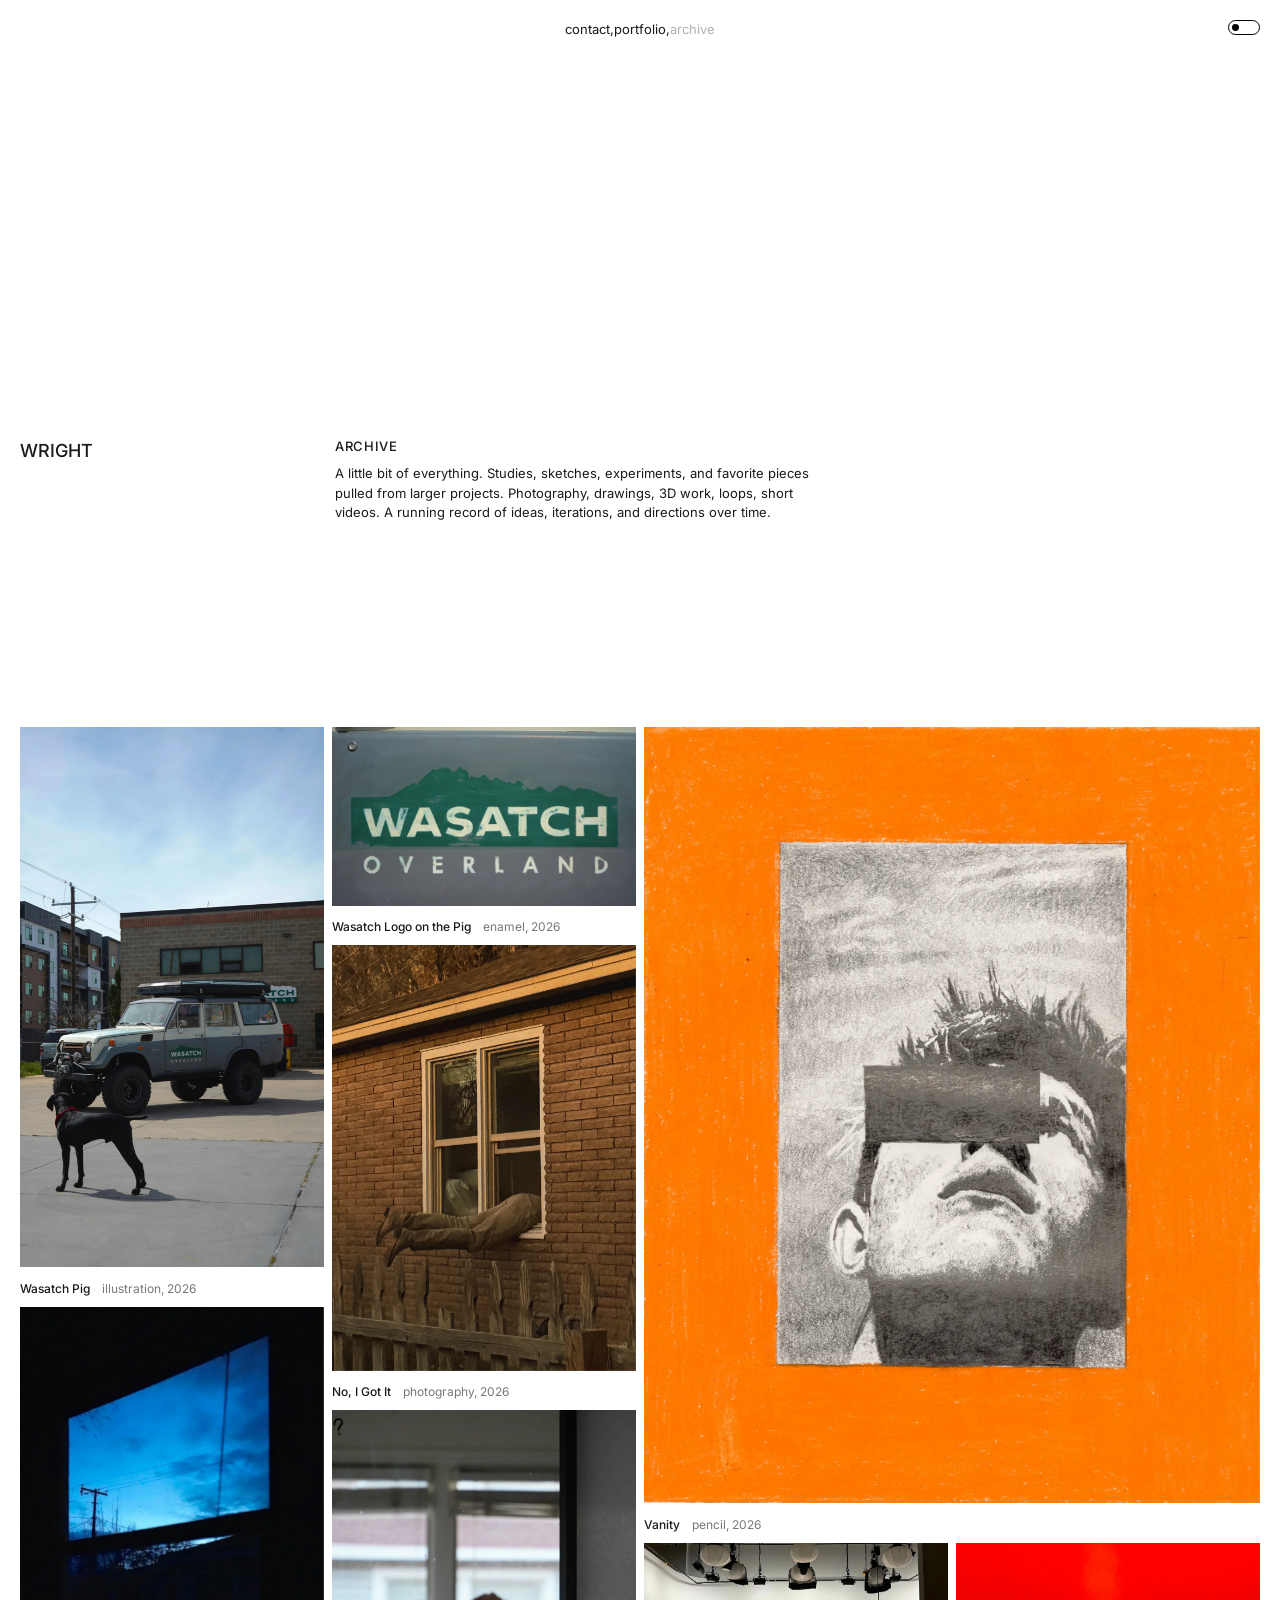
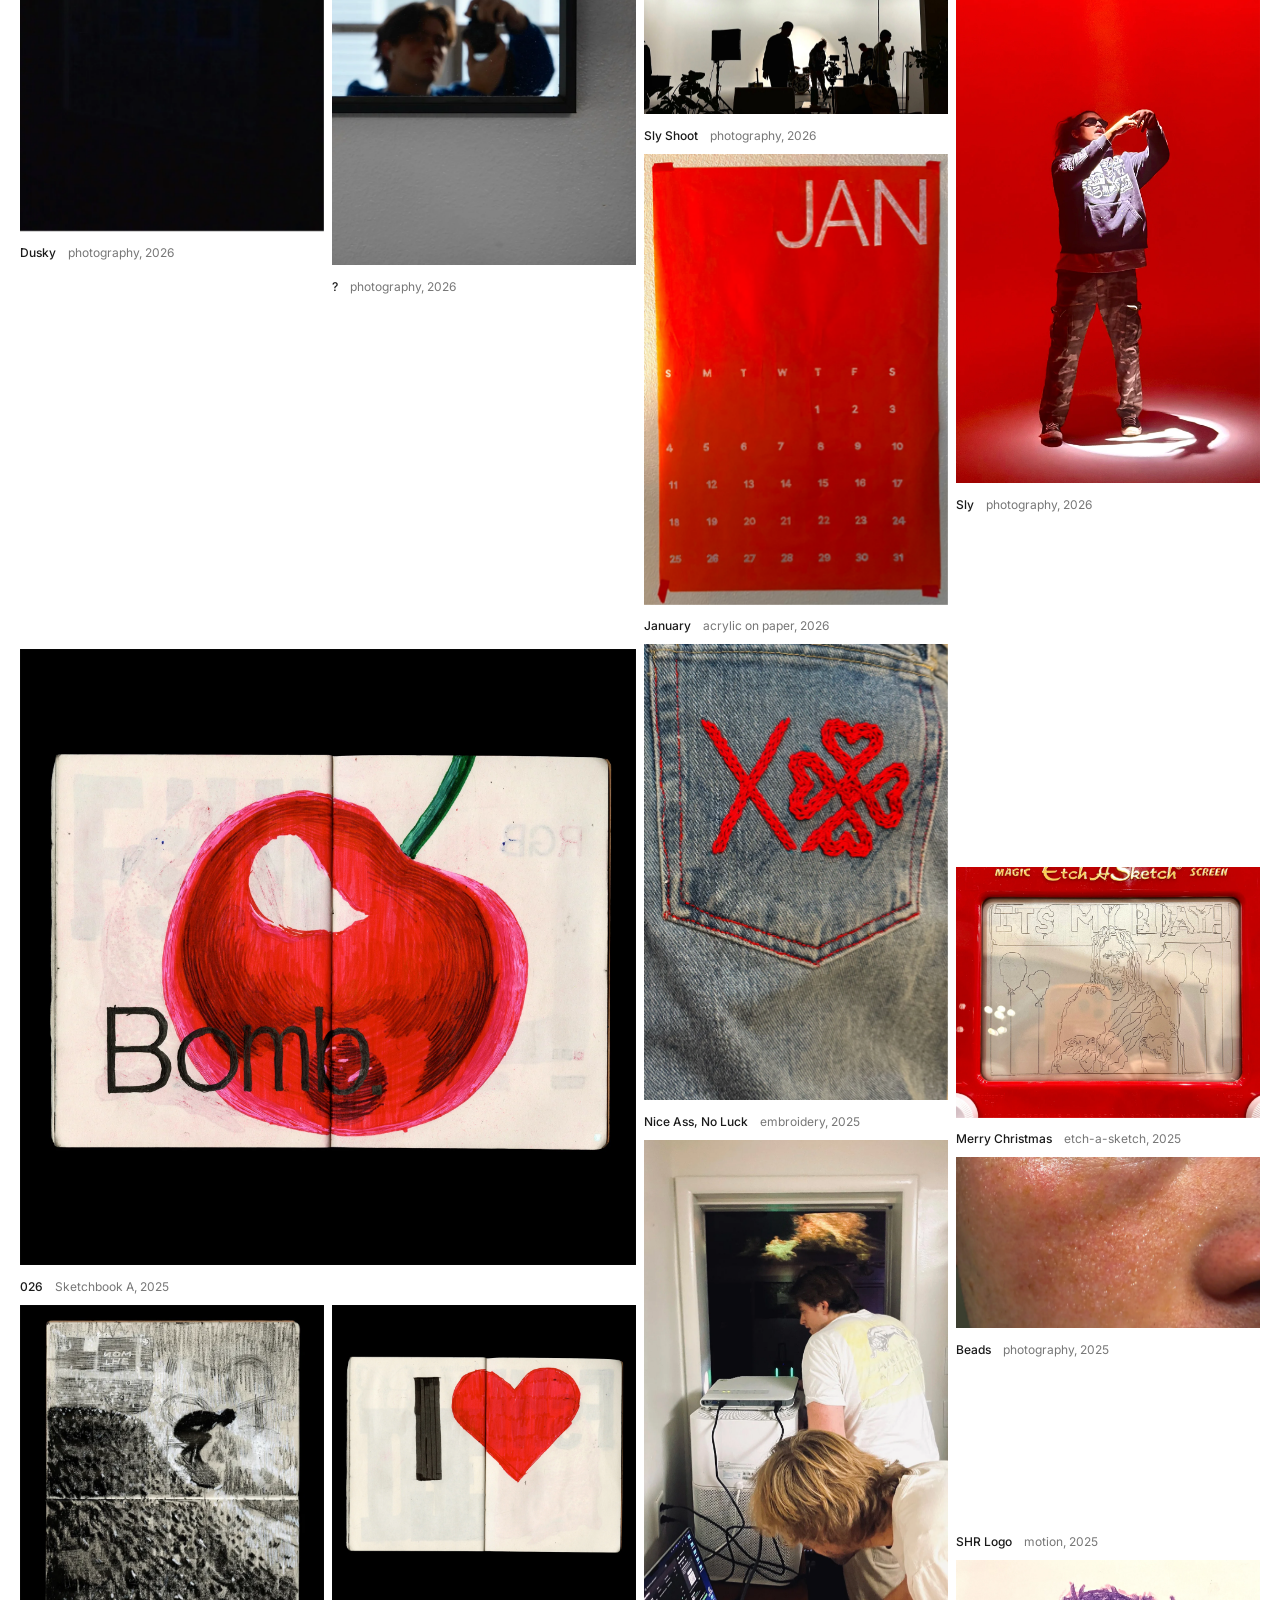
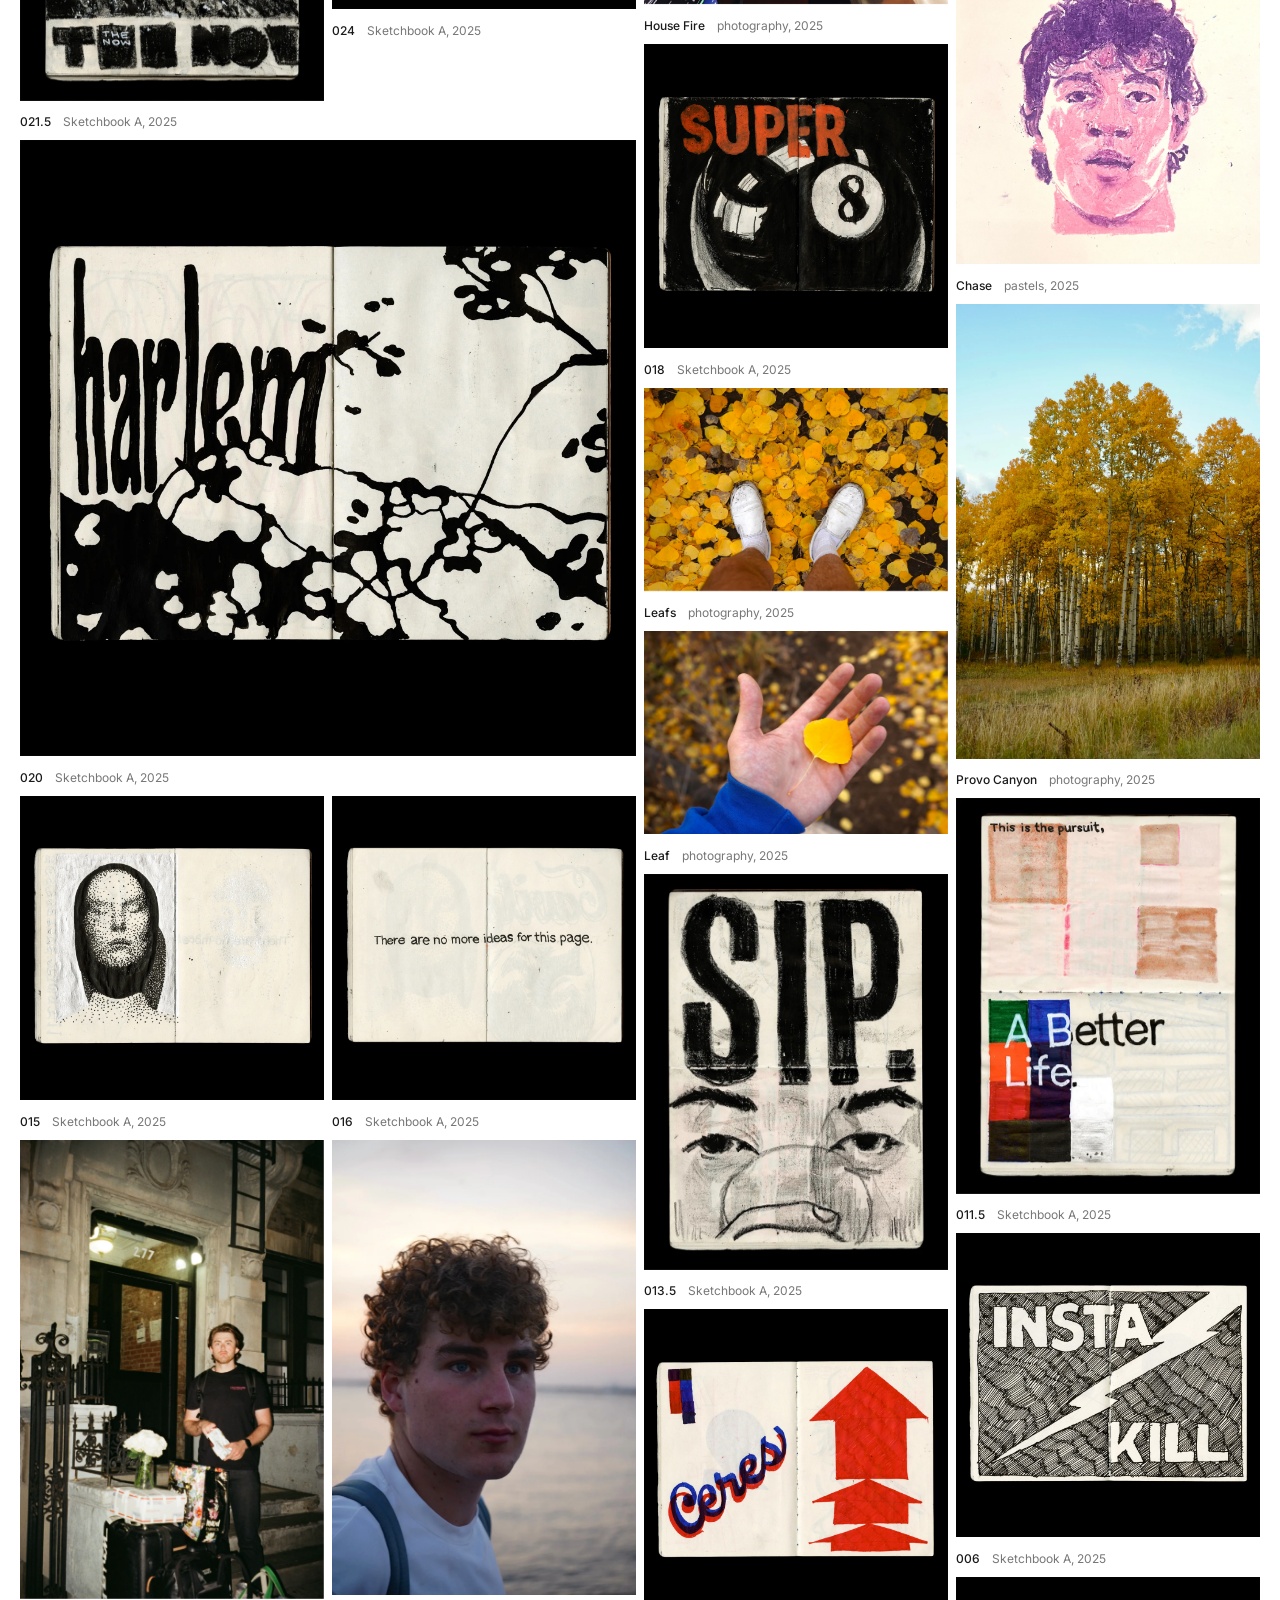
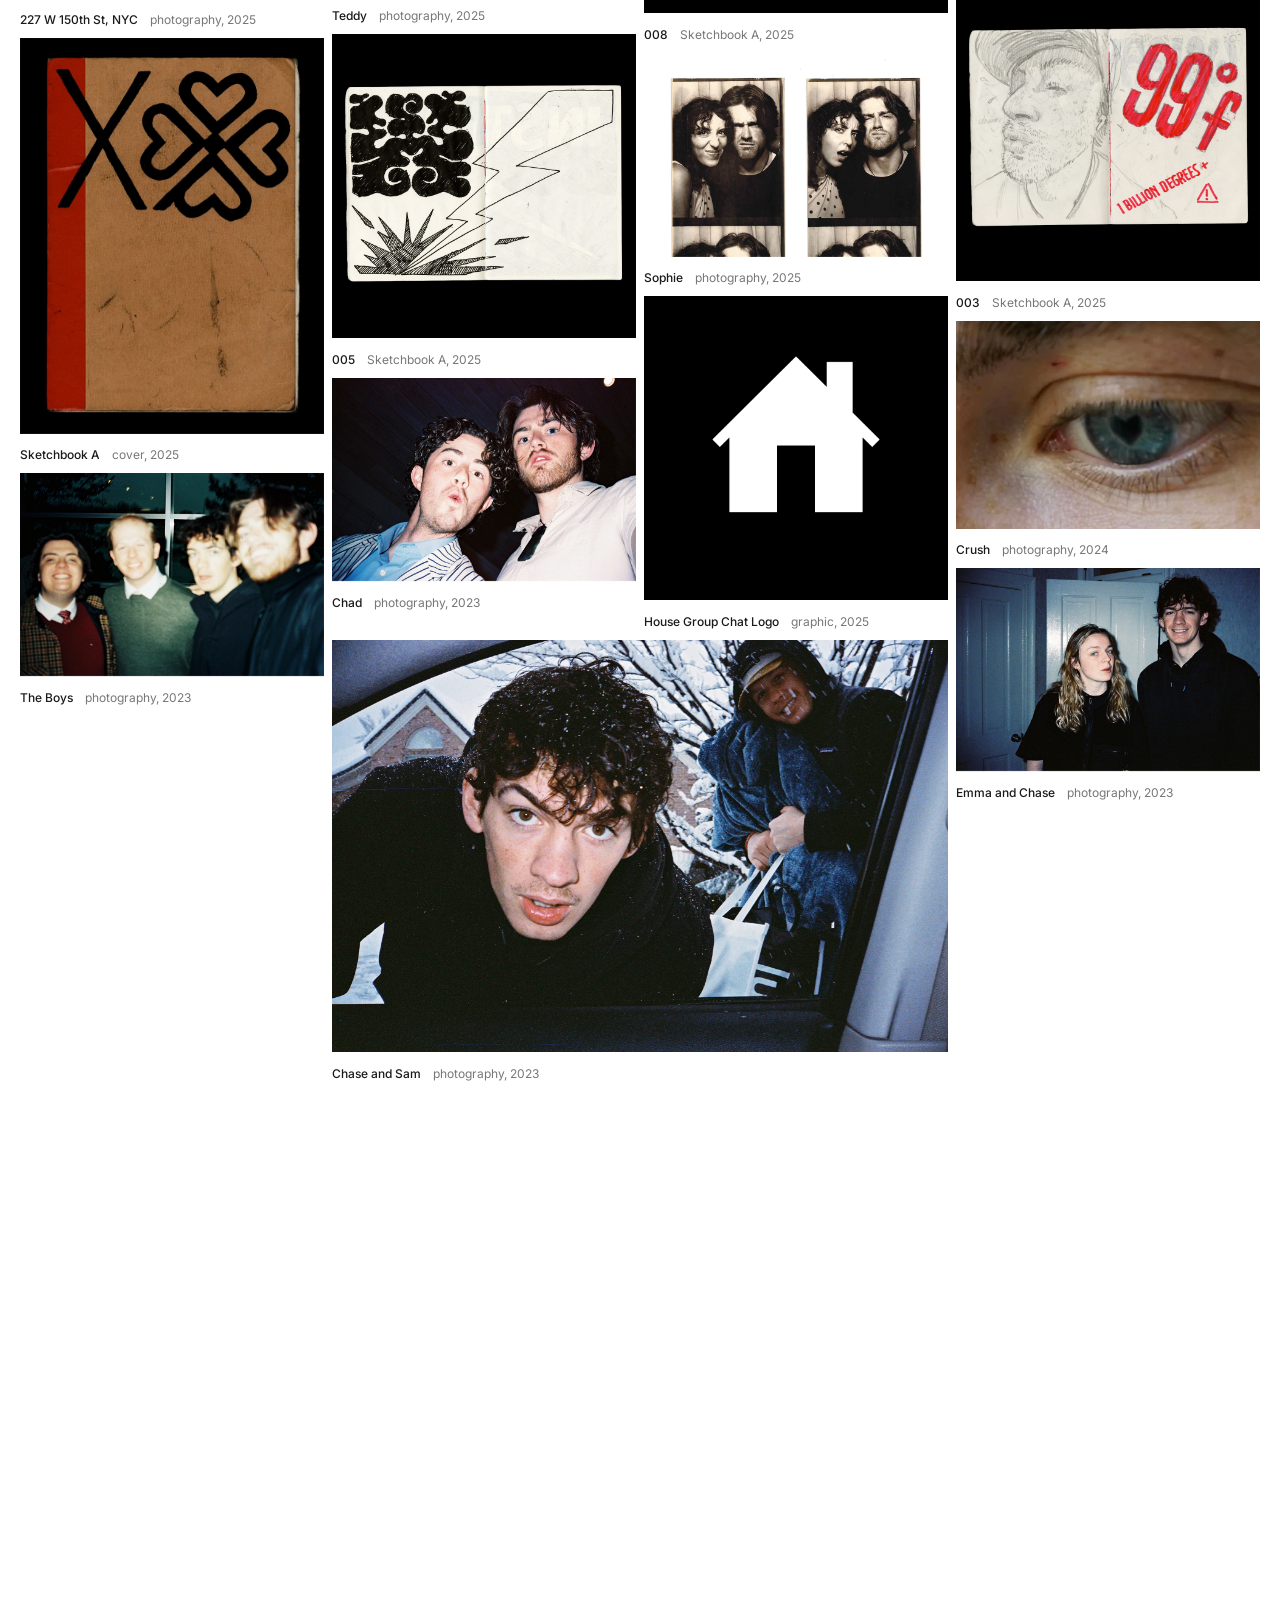
==== archive.html @ d13c8491 "Add logo animation to SHR and archive, fix Vimeo embed, archive video masonry support" ====
<!DOCTYPE html>
<html lang="en">

<head>
    <meta charset="UTF-8">
    <meta name="viewport" content="width=device-width, initial-scale=1.0">
    <title>WRIGHT - Archive</title>
    <link rel="stylesheet" href="style.css?v=3">
</head>

<body class="archive-body">
    <header class="top-nav">
        <div class="nav-left">
        </div>
        <nav class="nav-center">
            <a href="contact.html">contact</a>, <a href="index.html">portfolio</a>, <a href="archive.html"
                class="current-page">archive</a>
        </nav>
        <div class="nav-right">
            <button id="theme-toggle" class="theme-toggle" aria-label="Toggle Theme">
                <span class="theme-toggle-circle"></span>
            </button>
        </div>
    </header>

    <main class="container archive-container">
        <!-- Sticky Sidebar for Brand Name -->
        <aside class="sidebar">
            <div class="sidebar-inner">
                <h1 class="brand-name"><a href="index.html" style="text-decoration:none; color:inherit;">WRIGHT</a></h1>
            </div>
        </aside>

        <!-- Archive Intro Text -->
        <section class="archive-intro">
            <h2 class="archive-title">archive</h2>
            <p class="archive-description">
                A little bit of everything. Studies, sketches, experiments, and favorite pieces pulled from larger projects. Photography, drawings, 3D work, loops, short videos. A running record of ideas, iterations, and directions over time.
            </p>
        </section>

        <!-- Full Bleed Grid Container -->
        <div class="archive-grid-wrapper">
            <section class="archive-grid">

                <!-- Mar 2026 -->
                <div class="archive-item">
                    <picture>
                        <source srcset="Archive/Images/20260327_WRIGHT_P_WasatchPig.webp" type="image/webp">
                        <img src="Archive/Images/20260327_WRIGHT_P_WasatchPig.jpg" alt="Wasatch Pig" width="1080" height="1920">
                    </picture>
                    <div class="archive-item-info">
                        <span class="project-name">Wasatch Pig</span>
                        <span class="project-category">illustration, 2026</span>
                    </div>
                </div>
                <div class="archive-item">
                    <picture>
                        <source srcset="Archive/Images/20260327_WRIGHT_P_WasatchLogoOnThePig_%28Enamel%29.webp" type="image/webp">
                        <img src="Archive/Images/20260327_WRIGHT_P_WasatchLogoOnThePig_%28Enamel%29.jpg" alt="Wasatch Logo on the Pig" width="1809" height="1064">
                    </picture>
                    <div class="archive-item-info">
                        <span class="project-name">Wasatch Logo on the Pig</span>
                        <span class="project-category">enamel, 2026</span>
                    </div>
                </div>
                <div class="archive-item span-two">
                    <picture>
                        <source srcset="Archive/Images/20260320_WRIGHT_P_Vanity.webp" type="image/webp">
                        <img src="Archive/Images/20260320_WRIGHT_P_Vanity.jpg" alt="Vanity" width="1587" height="2000">
                    </picture>
                    <div class="archive-item-info">
                        <span class="project-name">Vanity</span>
                        <span class="project-category">pencil, 2026</span>
                    </div>
                </div>
                <div class="archive-item">
                    <picture>
                        <source srcset="Archive/Images/20260312_WRIGHT_P_NoIGotIt.webp" type="image/webp">
                        <img src="Archive/Images/20260312_WRIGHT_P_NoIGotIt.jpg" alt="No, I Got It" width="1063" height="1488">
                    </picture>
                    <div class="archive-item-info">
                        <span class="project-name">No, I Got It</span>
                        <span class="project-category">photography, 2026</span>
                    </div>
                </div>

                <!-- Feb 2026 -->
                <div class="archive-item">
                    <picture>
                        <source srcset="Archive/Images/20260216_WRIGHT_P_Dusky.webp" type="image/webp">
                        <img src="Archive/Images/20260216_WRIGHT_P_Dusky.jpg" alt="Dusky" width="809" height="1395">
                    </picture>
                    <div class="archive-item-info">
                        <span class="project-name">Dusky</span>
                        <span class="project-category">photography, 2026</span>
                    </div>
                </div>
                <div class="archive-item">
                    <picture>
                        <source srcset="Archive/Images/20260216_WRIGHT_P_%3F.webp" type="image/webp">
                        <img src="Archive/Images/20260216_WRIGHT_P_%3F.jpg" alt="?" width="1002" height="1500">
                    </picture>
                    <div class="archive-item-info">
                        <span class="project-name">?</span>
                        <span class="project-category">photography, 2026</span>
                    </div>
                </div>

                <!-- Jan 2026 -->
                <div class="archive-item">
                    <picture>
                        <source srcset="Archive/Images/20260125_WRIGHT_P_SlyShoot.webp" type="image/webp">
                        <img src="Archive/Images/20260125_WRIGHT_P_SlyShoot.jpg" alt="Sly Shoot" width="2000" height="1125">
                    </picture>
                    <div class="archive-item-info">
                        <span class="project-name">Sly Shoot</span>
                        <span class="project-category">photography, 2026</span>
                    </div>
                </div>
                <div class="archive-item">
                    <picture>
                        <source srcset="Archive/Images/20260125_WRIGHT_P_Sly.webp" type="image/webp">
                        <img src="Archive/Images/20260125_WRIGHT_P_Sly.jpg" alt="Sly" width="1125" height="2000">
                    </picture>
                    <div class="archive-item-info">
                        <span class="project-name">Sly</span>
                        <span class="project-category">photography, 2026</span>
                    </div>
                </div>
                <div class="archive-item">
                    <picture>
                        <source srcset="Archive/Images/20260111_WRIGHT_P_January_%28AcrylicOnPaper%29.webp" type="image/webp">
                        <img src="Archive/Images/20260111_WRIGHT_P_January_%28AcrylicOnPaper%29.jpg" alt="January" width="1349" height="2000">
                    </picture>
                    <div class="archive-item-info">
                        <span class="project-name">January</span>
                        <span class="project-category">acrylic on paper, 2026</span>
                    </div>
                </div>
                <div class="archive-item">
                    <picture>
                        <source srcset="Archive/Images/20260105_WRIGHT_P_OldScreenPrints_1.webp" type="image/webp">
                        <img src="Archive/Images/20260105_WRIGHT_P_OldScreenPrints_1.jpg" alt="Old Screen Prints 1" width="2000" height="1600">
                    </picture>
                    <div class="archive-item-info">
                        <span class="project-name">Old Screen Prints 1</span>
                        <span class="project-category">screen print, 2026</span>
                    </div>
                </div>
                <div class="archive-item">
                    <picture>
                        <source srcset="Archive/Images/20260105_WRIGHT_P_OldScreenPrints_2.webp" type="image/webp">
                        <img src="Archive/Images/20260105_WRIGHT_P_OldScreenPrints_2.jpg" alt="Old Screen Prints 2" width="2000" height="2000">
                    </picture>
                    <div class="archive-item-info">
                        <span class="project-name">Old Screen Prints 2</span>
                        <span class="project-category">screen print, 2026</span>
                    </div>
                </div>
                <div class="archive-item">
                    <picture>
                        <source srcset="Archive/Images/20260105_WRIGHT_P_OldScreenPrints_3.webp" type="image/webp">
                        <img src="Archive/Images/20260105_WRIGHT_P_OldScreenPrints_3.jpg" alt="Old Screen Prints 3" width="2000" height="2000">
                    </picture>
                    <div class="archive-item-info">
                        <span class="project-name">Old Screen Prints 3</span>
                        <span class="project-category">screen print, 2026</span>
                    </div>
                </div>
                <!-- Sketchbook A — 026 (~Jan 2026) -->
                <div class="archive-item span-two">
                    <picture>
                        <source srcset="Archive/Images/Sketchbook%20A/2025_WRIGHT_P_SB_A_026.webp" type="image/webp">
                        <img src="Archive/Images/Sketchbook%20A/2025_WRIGHT_P_SB_A_026.jpg" alt="Sketchbook A — 026" width="2000" height="2000">
                    </picture>
                    <div class="archive-item-info">
                        <span class="project-name">026</span>
                        <span class="project-category">Sketchbook A, 2025</span>
                    </div>
                </div>

                <!-- Dec 2025 -->
                <div class="archive-item">
                    <picture>
                        <source srcset="Archive/Images/20251231_WRIGHT_P_%22NiceAss%22_NoLuck%28Embroidery%29.webp" type="image/webp">
                        <img src="Archive/Images/20251231_WRIGHT_P_%22NiceAss%22_NoLuck%28Embroidery%29.jpg" alt="Nice Ass, No Luck" width="1333" height="2000">
                    </picture>
                    <div class="archive-item-info">
                        <span class="project-name">Nice Ass, No Luck</span>
                        <span class="project-category">embroidery, 2025</span>
                    </div>
                </div>
                <div class="archive-item">
                    <picture>
                        <source srcset="Archive/Images/20251231_WRIGHT_P_MerryChristmas%28Etch-A-Sketch%29.webp" type="image/webp">
                        <img src="Archive/Images/20251231_WRIGHT_P_MerryChristmas%28Etch-A-Sketch%29.jpg" alt="Merry Christmas" width="2000" height="1649">
                    </picture>
                    <div class="archive-item-info">
                        <span class="project-name">Merry Christmas</span>
                        <span class="project-category">etch-a-sketch, 2025</span>
                    </div>
                </div>
                <div class="archive-item">
                    <picture>
                        <source srcset="Archive/Images/20251217_WRIGHT_P_HouseFire.webp" type="image/webp">
                        <img src="Archive/Images/20251217_WRIGHT_P_HouseFire.jpg" alt="House Fire" width="1103" height="1685">
                    </picture>
                    <div class="archive-item-info">
                        <span class="project-name">House Fire</span>
                        <span class="project-category">photography, 2025</span>
                    </div>
                </div>
                <div class="archive-item">
                    <picture>
                        <source srcset="Archive/Images/20251212_WRIGHT_P_Beads.webp" type="image/webp">
                        <img src="Archive/Images/20251212_WRIGHT_P_Beads.jpg" alt="Beads" width="2000" height="1125">
                    </picture>
                    <div class="archive-item-info">
                        <span class="project-name">Beads</span>
                        <span class="project-category">photography, 2025</span>
                    </div>
                </div>
                <!-- Sketchbook A — 021.5, 024 (~Dec 2025) -->
                <div class="archive-item">
                    <picture>
                        <source srcset="Archive/Images/Sketchbook%20A/2025_WRIGHT_P_SB_A_021@0.5x.webp" type="image/webp">
                        <img src="Archive/Images/Sketchbook%20A/2025_WRIGHT_P_SB_A_021@0.5x.jpg" alt="Sketchbook A — 021.5" width="768" height="1000">
                    </picture>
                    <div class="archive-item-info">
                        <span class="project-name">021.5</span>
                        <span class="project-category">Sketchbook A, 2025</span>
                    </div>
                </div>
                <div class="archive-item">
                    <picture>
                        <source srcset="Archive/Images/Sketchbook%20A/2025_WRIGHT_P_SB_A_024.webp" type="image/webp">
                        <img src="Archive/Images/Sketchbook%20A/2025_WRIGHT_P_SB_A_024.jpg" alt="Sketchbook A — 024" width="2000" height="2000">
                    </picture>
                    <div class="archive-item-info">
                        <span class="project-name">024</span>
                        <span class="project-category">Sketchbook A, 2025</span>
                    </div>
                </div>

                <!-- Dec 4, 2025 — SHR Logo Animation -->
                <div class="archive-item">
                    <video src="Archive/Video/20251204_440_SHR_LogoAnim.mp4"
                        autoplay loop muted playsinline
                        width="1080" height="1080"></video>
                    <div class="archive-item-info">
                        <span class="project-name">SHR Logo</span>
                        <span class="project-category">motion, 2025</span>
                    </div>
                </div>

                <!-- Nov 2025 -->
                <div class="archive-item">
                    <picture>
                        <source srcset="Archive/Images/20251130_WRIGHT_P_Chase.webp" type="image/webp">
                        <img src="Archive/Images/20251130_WRIGHT_P_Chase.jpg" alt="Chase" width="2000" height="2000">
                    </picture>
                    <div class="archive-item-info">
                        <span class="project-name">Chase</span>
                        <span class="project-category">pastels, 2025</span>
                    </div>
                </div>
                <!-- Sketchbook A — 018, 020 (~Nov 2025) -->
                <div class="archive-item">
                    <picture>
                        <source srcset="Archive/Images/Sketchbook%20A/2025_WRIGHT_P_SB_A_018.webp" type="image/webp">
                        <img src="Archive/Images/Sketchbook%20A/2025_WRIGHT_P_SB_A_018.jpg" alt="Sketchbook A — 018" width="2000" height="2000">
                    </picture>
                    <div class="archive-item-info">
                        <span class="project-name">018</span>
                        <span class="project-category">Sketchbook A, 2025</span>
                    </div>
                </div>
                <div class="archive-item span-two">
                    <picture>
                        <source srcset="Archive/Images/Sketchbook%20A/2025_WRIGHT_P_SB_A_020.webp" type="image/webp">
                        <img src="Archive/Images/Sketchbook%20A/2025_WRIGHT_P_SB_A_020.jpg" alt="Sketchbook A — 020" width="2000" height="2000">
                    </picture>
                    <div class="archive-item-info">
                        <span class="project-name">020</span>
                        <span class="project-category">Sketchbook A, 2025</span>
                    </div>
                </div>

                <!-- Oct 2025 -->
                <div class="archive-item">
                    <picture>
                        <source srcset="Archive/Images/20251010_WRIGHT_P_ProvoCanyon.webp" type="image/webp">
                        <img src="Archive/Images/20251010_WRIGHT_P_ProvoCanyon.jpg" alt="Provo Canyon" width="1080" height="1616">
                    </picture>
                    <div class="archive-item-info">
                        <span class="project-name">Provo Canyon</span>
                        <span class="project-category">photography, 2025</span>
                    </div>
                </div>
                <div class="archive-item">
                    <picture>
                        <source srcset="Archive/Images/20251003_WRIGHT_P_Leafs.webp" type="image/webp">
                        <img src="Archive/Images/20251003_WRIGHT_P_Leafs.jpg" alt="Leafs" width="1500" height="1003">
                    </picture>
                    <div class="archive-item-info">
                        <span class="project-name">Leafs</span>
                        <span class="project-category">photography, 2025</span>
                    </div>
                </div>
                <div class="archive-item">
                    <picture>
                        <source srcset="Archive/Images/20251003_WRIGHT_P_Leaf.webp" type="image/webp">
                        <img src="Archive/Images/20251003_WRIGHT_P_Leaf.jpg" alt="Leaf" width="1616" height="1080">
                    </picture>
                    <div class="archive-item-info">
                        <span class="project-name">Leaf</span>
                        <span class="project-category">photography, 2025</span>
                    </div>
                </div>
                <!-- Sketchbook A — 015, 016 (~Oct 2025) -->
                <div class="archive-item">
                    <picture>
                        <source srcset="Archive/Images/Sketchbook%20A/2025_WRIGHT_P_SB_A_015.webp" type="image/webp">
                        <img src="Archive/Images/Sketchbook%20A/2025_WRIGHT_P_SB_A_015.jpg" alt="Sketchbook A — 015" width="2000" height="2000">
                    </picture>
                    <div class="archive-item-info">
                        <span class="project-name">015</span>
                        <span class="project-category">Sketchbook A, 2025</span>
                    </div>
                </div>
                <div class="archive-item">
                    <picture>
                        <source srcset="Archive/Images/Sketchbook%20A/2025_WRIGHT_P_SB_A_016.webp" type="image/webp">
                        <img src="Archive/Images/Sketchbook%20A/2025_WRIGHT_P_SB_A_016.jpg" alt="Sketchbook A — 016" width="2000" height="2000">
                    </picture>
                    <div class="archive-item-info">
                        <span class="project-name">016</span>
                        <span class="project-category">Sketchbook A, 2025</span>
                    </div>
                </div>

                <!-- Sep 2025 — Sketchbook A 011.5, 013.5 -->
                <div class="archive-item">
                    <picture>
                        <source srcset="Archive/Images/Sketchbook%20A/2025_WRIGHT_P_SB_A_011.5@0.5x.webp" type="image/webp">
                        <img src="Archive/Images/Sketchbook%20A/2025_WRIGHT_P_SB_A_011.5@0.5x.jpg" alt="Sketchbook A — 011.5" width="768" height="1000">
                    </picture>
                    <div class="archive-item-info">
                        <span class="project-name">011.5</span>
                        <span class="project-category">Sketchbook A, 2025</span>
                    </div>
                </div>
                <div class="archive-item">
                    <picture>
                        <source srcset="Archive/Images/Sketchbook%20A/2025_WRIGHT_P_SB_A_013.5@0.5x.webp" type="image/webp">
                        <img src="Archive/Images/Sketchbook%20A/2025_WRIGHT_P_SB_A_013.5@0.5x.jpg" alt="Sketchbook A — 013.5" width="768" height="1000">
                    </picture>
                    <div class="archive-item-info">
                        <span class="project-name">013.5</span>
                        <span class="project-category">Sketchbook A, 2025</span>
                    </div>
                </div>

                <!-- Aug 2025 -->
                <div class="archive-item">
                    <picture>
                        <source srcset="Archive/Images/20250823_WRIGHT_P_227W150thStNYC.webp" type="image/webp">
                        <img src="Archive/Images/20250823_WRIGHT_P_227W150thStNYC.jpg" alt="227 W 150th St, NYC" width="1326" height="2000">
                    </picture>
                    <div class="archive-item-info">
                        <span class="project-name">227 W 150th St, NYC</span>
                        <span class="project-category">photography, 2025</span>
                    </div>
                </div>
                <div class="archive-item">
                    <picture>
                        <source srcset="Archive/Images/20250810_WRIGHT_P_Teddy.webp" type="image/webp">
                        <img src="Archive/Images/20250810_WRIGHT_P_Teddy.jpg" alt="Teddy" width="1080" height="1616">
                    </picture>
                    <div class="archive-item-info">
                        <span class="project-name">Teddy</span>
                        <span class="project-category">photography, 2025</span>
                    </div>
                </div>
                <!-- Sketchbook A — 006, 008 (~Aug 2025) -->
                <div class="archive-item">
                    <picture>
                        <source srcset="Archive/Images/Sketchbook%20A/2025_WRIGHT_P_SB_A_006.webp" type="image/webp">
                        <img src="Archive/Images/Sketchbook%20A/2025_WRIGHT_P_SB_A_006.jpg" alt="Sketchbook A — 006" width="2000" height="2000">
                    </picture>
                    <div class="archive-item-info">
                        <span class="project-name">006</span>
                        <span class="project-category">Sketchbook A, 2025</span>
                    </div>
                </div>
                <div class="archive-item">
                    <picture>
                        <source srcset="Archive/Images/Sketchbook%20A/2025_WRIGHT_P_SB_A_008.webp" type="image/webp">
                        <img src="Archive/Images/Sketchbook%20A/2025_WRIGHT_P_SB_A_008.jpg" alt="Sketchbook A — 008" width="2000" height="2000">
                    </picture>
                    <div class="archive-item-info">
                        <span class="project-name">008</span>
                        <span class="project-category">Sketchbook A, 2025</span>
                    </div>
                </div>

                <!-- Jul 2025 — Sketchbook A 003, 005 -->
                <div class="archive-item">
                    <picture>
                        <source srcset="Archive/Images/Sketchbook%20A/2025_WRIGHT_P_SB_A_003.webp" type="image/webp">
                        <img src="Archive/Images/Sketchbook%20A/2025_WRIGHT_P_SB_A_003.jpg" alt="Sketchbook A — 003" width="2000" height="2000">
                    </picture>
                    <div class="archive-item-info">
                        <span class="project-name">003</span>
                        <span class="project-category">Sketchbook A, 2025</span>
                    </div>
                </div>
                <div class="archive-item">
                    <picture>
                        <source srcset="Archive/Images/Sketchbook%20A/2025_WRIGHT_P_SB_A_005.webp" type="image/webp">
                        <img src="Archive/Images/Sketchbook%20A/2025_WRIGHT_P_SB_A_005.jpg" alt="Sketchbook A — 005" width="2000" height="2000">
                    </picture>
                    <div class="archive-item-info">
                        <span class="project-name">005</span>
                        <span class="project-category">Sketchbook A, 2025</span>
                    </div>
                </div>

                <!-- Jun 2025 — Sketchbook A Cover -->
                <div class="archive-item">
                    <picture>
                        <source srcset="Archive/Images/Sketchbook%20A/2025_WRIGHT_P_SB_A_Cover@0.5x.webp" type="image/webp">
                        <img src="Archive/Images/Sketchbook%20A/2025_WRIGHT_P_SB_A_Cover@0.5x.jpg" alt="Sketchbook A — Cover" width="768" height="1000">
                    </picture>
                    <div class="archive-item-info">
                        <span class="project-name">Sketchbook A</span>
                        <span class="project-category">cover, 2025</span>
                    </div>
                </div>

                <!-- Apr 2025 -->
                <div class="archive-item">
                    <picture>
                        <source srcset="Archive/Images/20250412_WRIGHT_P_Sophie.webp" type="image/webp">
                        <img src="Archive/Images/20250412_WRIGHT_P_Sophie.jpg" alt="Sophie" width="2000" height="1339">
                    </picture>
                    <div class="archive-item-info">
                        <span class="project-name">Sophie</span>
                        <span class="project-category">photography, 2025</span>
                    </div>
                </div>
                <div class="archive-item">
                    <picture>
                        <source srcset="Archive/Images/202504_WRIGHT_P_HouseGroupChatLogo.webp" type="image/webp">
                        <img src="Archive/Images/202504_WRIGHT_P_HouseGroupChatLogo.jpg" alt="House Group Chat Logo" width="2000" height="2000">
                    </picture>
                    <div class="archive-item-info">
                        <span class="project-name">House Group Chat Logo</span>
                        <span class="project-category">graphic, 2025</span>
                    </div>
                </div>

                <!-- May 2024 -->
                <div class="archive-item">
                    <picture>
                        <source srcset="Archive/Images/20240523_WRIGHT_P_Crush.webp" type="image/webp">
                        <img src="Archive/Images/20240523_WRIGHT_P_Crush.jpg" alt="Crush" width="430" height="294">
                    </picture>
                    <div class="archive-item-info">
                        <span class="project-name">Crush</span>
                        <span class="project-category">photography, 2024</span>
                    </div>
                </div>

                <!-- 2023 -->
                <div class="archive-item">
                    <picture>
                        <source srcset="Archive/Images/20230613_WRIGHT_P_Chad.webp" type="image/webp">
                        <img src="Archive/Images/20230613_WRIGHT_P_Chad.jpg" alt="Chad" width="2000" height="1338">
                    </picture>
                    <div class="archive-item-info">
                        <span class="project-name">Chad</span>
                        <span class="project-category">photography, 2023</span>
                    </div>
                </div>
                <div class="archive-item">
                    <picture>
                        <source srcset="Archive/Images/20230225_WRIGHT_P_TheBoys.webp" type="image/webp">
                        <img src="Archive/Images/20230225_WRIGHT_P_TheBoys.jpg" alt="The Boys" width="2000" height="1338">
                    </picture>
                    <div class="archive-item-info">
                        <span class="project-name">The Boys</span>
                        <span class="project-category">photography, 2023</span>
                    </div>
                </div>
                <div class="archive-item">
                    <picture>
                        <source srcset="Archive/Images/20230225_WRIGHT_P_EmmaAndChase.webp" type="image/webp">
                        <img src="Archive/Images/20230225_WRIGHT_P_EmmaAndChase.jpg" alt="Emma and Chase" width="2000" height="1338">
                    </picture>
                    <div class="archive-item-info">
                        <span class="project-name">Emma and Chase</span>
                        <span class="project-category">photography, 2023</span>
                    </div>
                </div>
                <div class="archive-item span-two">
                    <picture>
                        <source srcset="Archive/Images/20230225_WRIGHT_P_ChaseAndSam.webp" type="image/webp">
                        <img src="Archive/Images/20230225_WRIGHT_P_ChaseAndSam.jpg" alt="Chase and Sam" width="2000" height="1338">
                    </picture>
                    <div class="archive-item-info">
                        <span class="project-name">Chase and Sam</span>
                        <span class="project-category">photography, 2023</span>
                    </div>
                </div>
                <div class="archive-item span-two">
                    <picture>
                        <source srcset="Archive/Images/20220304_WRIGHT_P_Juicy.webp" type="image/webp">
                        <img src="Archive/Images/20220304_WRIGHT_P_Juicy.jpg" alt="Juicy" width="2000" height="2000">
                    </picture>
                    <div class="archive-item-info">
                        <span class="project-name">Juicy</span>
                        <span class="project-category">graphic, 2022</span>
                    </div>
                </div>

            </section>
        </div>
    </main>

    <!-- Lightbox overlay -->
    <div id="lightbox" class="lightbox" role="dialog" aria-modal="true">
        <button class="lightbox-close" aria-label="Close">&times;</button>
        <button class="lightbox-prev" aria-label="Previous image">&#8592;</button>
        <button class="lightbox-next" aria-label="Next image">&#8594;</button>
        <div class="lightbox-content">
            <img id="lightbox-img" src="" alt="">
            <p id="lightbox-caption" class="lightbox-caption"></p>
        </div>
    </div>

    <script src="script.js?v=9"></script>
</body>

</html>
---- style.css ----
@import url('https://fonts.googleapis.com/css2?family=Inter:wght@400;500;600&display=swap');

:root {
  /* Centralized Variables */
  /* Colors - Light Theme */
  --bg-color: #ffffff;
  --text-primary: #1a1a1a;
  --text-secondary: #777777;
  --text-disabled: #b0b0b0;
  --bg-header: rgba(255, 255, 255, 0.95);
  --border-color: #eaeaea;

  /* Typography */
  --font-family: 'Inter', system-ui, -apple-system, sans-serif;
  --font-size-xs: 0.75rem;
  --font-size-sm: 0.85rem;
  --font-size-base: 13px;
  /* Smaller base for elegant aesthetic matching the image */
  --font-size-md: 1.125rem;
  --font-size-lg: 1.2rem;

  /* Spacing */
  --space-xs: 0.25rem;
  --space-sm: 0.5rem;
  --space-md: 1rem;
  --space-lg: 2.5rem;
  --space-xl: 20px;
  /* Fixed padding for consistency */

  /* Layout */
  --max-width: 1600px;

  /* Transitions */
  --transition-fast: 0.2s cubic-bezier(0.4, 0, 0.2, 1);
  --transition-medium: 0.4s cubic-bezier(0.4, 0, 0.2, 1);
}

[data-theme="dark"] {
  --bg-color: #121212;
  --text-primary: #f2f2f2;
  --text-secondary: #aaaaaa;
  --text-disabled: #555555;
  --bg-header: rgba(18, 18, 18, 0.95);
  --border-color: #333333;
}

* {
  margin: 0;
  padding: 0;
  box-sizing: border-box;
}

body {
  background-color: var(--bg-color);
  color: var(--text-primary);
  font-family: var(--font-family);
  font-size: var(--font-size-base);
  line-height: 1.5;
  transition: opacity 0.5s ease-in-out, background-color var(--transition-medium), color var(--transition-medium);
  min-height: 100vh;
  opacity: 0;
  /* JS adds .page-loaded to fade in on first visit */
  -webkit-font-smoothing: antialiased;
}

body.page-loaded {
  opacity: 1;
}

body.page-transitioning {
  opacity: 0 !important;
}

/* Header Navigation */
header.top-nav {
  position: fixed;
  top: 0;
  left: 0;
  width: 100%;
  padding: var(--space-xl) var(--space-xl) 0 var(--space-xl);
  /* Nav spacing synced with main container grid */
  display: grid;
  grid-template-columns: repeat(4, 1fr);
  gap: var(--space-xl);
  z-index: 1000;
  background: linear-gradient(to bottom, var(--bg-color) 0%, rgba(255, 255, 255, 0) 100%);
  padding-bottom: 51px;
  pointer-events: none;
  font-size: var(--font-size-base);
  transition: background var(--transition-medium);
}

[data-theme="dark"] header.top-nav {
  background: linear-gradient(to bottom, var(--bg-color) 0%, rgba(18, 18, 18, 0) 100%);
}

.nav-left,
.nav-center,
.nav-right {
  pointer-events: auto;
  grid-row: 1;
}

.nav-left {
  /* Aligns +/- toggler with the start of column 2 (matching portfolio content) */
  grid-column: 2;
  justify-self: start;
}

.nav-center {
  position: fixed;
  top: var(--space-xl);
  left: 50vw;
  transform: translateX(-50%);
  display: flex;
  align-items: center;
  z-index: 1001;
  /* Ensure it's above other header elements */
}

.nav-right {
  grid-column: 4;
  justify-self: end;
}


.nav-left span {
  color: var(--text-secondary);
}

.nav-left a,
.nav-center a {
  text-decoration: none;
  color: var(--text-primary);
  transition: color var(--transition-fast);
  display: inline-block;
}

.nav-left a.active {
  text-decoration: underline;
}

/* +/- grid control disabled state — mirrors Josselin's opacity-20 */
.nav-left a.grid-control--disabled {
  opacity: 0.2;
  pointer-events: none;
  cursor: default;
}

.nav-center {
  display: flex;
  align-items: center;
}

.nav-center a.current-page {
  color: var(--text-disabled);
}

.nav-center a:hover {
  color: var(--text-secondary);
}

/* Theme Toggle Switch */
.theme-toggle {
  width: 31.734px;
  height: 14.76px;
  border-radius: 999px;
  border: 1pt solid #000;
  background: transparent;
  cursor: pointer;
  position: relative;
  transition: border-color var(--transition-medium);
  padding: 0;
  display: block;
  box-sizing: border-box;
}

[data-theme="dark"] .theme-toggle {
  border-color: #fff;
  background: transparent;
}

.theme-toggle-circle {
  position: absolute;
  top: 2.9284px;
  left: 2.9284px;
  height: calc(100% - 5.8568px);
  aspect-ratio: 1 / 1;
  border-radius: 50%;
  background: #000;
  transition: transform var(--transition-medium), background-color var(--transition-medium);
  transform: translateX(0);
}

[data-theme="dark"] .theme-toggle-circle {
  background: #fff;
  transform: translateX(16.974px);
}

/* =========================================
   Main Container — true 4-column grid

   Track map:
     col 1       →  WRIGHT (visually sparse — only the brand name lives here)
     cols 2–4   →  main content (portfolio / contact)

   repeat(4, 1fr) gives equal column widths and identical
   left/right outside margins from the padding.
   ========================================= */
.container {
  display: grid;
  grid-template-columns: repeat(4, 1fr);
  gap: var(--space-xl);
  padding: calc(var(--space-xl) * 2) var(--space-xl) var(--space-xl);
  max-width: none;
  margin: 0 auto;
}

/* ─── Sidebar — column 1 (far left, close to left margin) ─── */
.sidebar {
  grid-column: 1;
}

.sidebar-inner {
  /* Fixed at viewport vertical center so WRIGHT anchors to 50vh regardless of scroll */
  position: fixed;
  top: 50vh;
  left: var(--space-xl);
  transform: translateY(-50%);
  display: flex;
  align-items: center;
}

/* Show sidebar on contact page — WRIGHT is visible on both pages */


.brand-name {
  font-size: var(--font-size-md);
  font-weight: 500;
  color: var(--text-primary);
}

/* ← portfolio back link — JS sets left dynamically to the midpoint between
   the right edge of WRIGHT and the left edge of the content column. */
.project-back-link {
  position: fixed;
  top: 50vh;
  transform: translate(-50%, -50%);
  font-size: var(--font-size-base);
  color: var(--text-secondary);
  text-decoration: none;
  white-space: nowrap;
  transition: color var(--transition-fast);
  z-index: 1100;
}

.project-back-link:hover {
  color: var(--text-primary);
}

/* Hide when the sidebar collapses to top-left at mobile */
@media (max-width: 900px) {
  .project-back-link {
    display: none;
  }
}

/* ── SLC abbreviation: swap "Salt Lake City" → "SLC" just before overlap ── */
.city-abbr { display: none; }
@media (max-width: 530px) {
  .city-full { display: none; }
  .city-abbr { display: inline; }
}

/* ── Mobile Overlap Fix (600px) ── */
@media (max-width: 600px) {
  .contact-body .nav-left {
    display: none !important;
    /* Prevent overlap with centered menu at small sizes */
  }
}

/* ─── Portfolio — columns 2–4 ─── */
.portfolio {
  grid-column: 2 / 5;
  width: 100%;
  /* Push first project title to align with WRIGHT at 50vh.
     Subtracts the container's own top padding so the baseline lands exactly. */
  margin-top: calc(50vh - calc(var(--font-size-md) * 0.75) - calc(var(--space-xl) * 2));
}

/* =========================================
   Contact Page Specifics
   ========================================= */

.contact-body {
  /* Prevent scrolling if content fits perfectly inside the screen height */
  overflow-x: hidden;
  --text-primary: #ffffff;
  --text-secondary: rgba(255, 255, 255, 0.7);
  --text-disabled: rgba(255, 255, 255, 0.4);
  color: var(--text-primary);
  background-color: #f26624;
  /* Solid orange background */
}

.contact-body header.top-nav {
  background: linear-gradient(to bottom, #f26624 0%, rgba(242, 102, 36, 0) 100%);
}

.contact-body .nav-right {
  display: none;
  /* Keep theme toggle hidden on contact page as originally intended */
}

/* Contact page: clock starts in nav-left; on collapse it moves to center */
.contact-body .nav-left {
  transition: all var(--transition-fast);
}


/* Create the purple/blue tint seen in the mockup */
.contact-bg-overlay {
  position: absolute;
  top: 0;
  left: 0;
  width: 100%;
  height: 100%;
  background: rgba(85, 90, 135, 0.7);
  /* Hardcoded blueish tint from image */
  mix-blend-mode: multiply;
}

[data-theme="dark"] .contact-bg-overlay {
  background: rgba(30, 32, 50, 0.85);
  /* Darker tint for dark mode */
}

.contact-content {
  /* Sit in columns 2–4, matching the portfolio column span */
  grid-column: 2 / 5;
  width: 100%;
  display: grid;
  grid-template-columns: 2fr 1.5fr;
  gap: calc(var(--space-xl) * 1.5);
  margin-top: calc(50vh - calc(var(--font-size-md) * 0.75) - calc(var(--space-xl)*2));
  min-height: calc(50vh + calc(var(--font-size-md) * 0.75));
  padding-bottom: var(--space-xl);
  box-sizing: border-box;
}

.contact-bio {
  grid-column: 1;
  font-size: var(--font-size-base);
  line-height: 1.5;
  margin-bottom: var(--space-xl);
}

.contact-bio p {
  margin-bottom: var(--space-xl);
}

/* ── Character reveal animation (contact page) ──────────────────── */
/* Each character is wrapped in a .char-reveal span by JS on load.   */
/* Opacity starts at 0; JS sets it to 1 with staggered transition-   */
/* delay per character, creating a left-to-right "progress bar" fill. */
.char-reveal {
  display: inline-block;
  opacity: 0;
  transition: opacity 0.08s ease;
}

/* Word wrappers prevent characters from breaking across lines */
.word-wrap {
  display: inline-block;
  white-space: nowrap;
}

.contact-bio br {
  display: none;
  /* Replaced br with margin-bottom for better paragraph control */
}

.contact-info {
  grid-column: 2;
  font-size: var(--font-size-base);
  line-height: 1.5;
  justify-self: center;
  text-align: left;
}

.contact-footer-left {
  grid-column: 1;
  grid-row: 2;
  align-self: end;
}

.contact-footer-right {
  position: fixed;
  bottom: var(--space-xl);
  right: var(--space-xl);
  font-size: var(--font-size-sm);
  color: var(--text-secondary);
}

/* Project List Sections */
.project-series {
  margin-bottom: calc(var(--space-xl) * 2);
}

.project-header {
  display: flex;
  justify-content: space-between;
  align-items: baseline;
  margin-bottom: var(--space-xs);
}

.project-header h2 {
  font-size: var(--font-size-base);
  font-weight: 500;
}

.project-header a.project-link {
  text-decoration: none;
  color: var(--text-primary);
  transition: color var(--transition-short, 0.2s ease);
  display: inline-block;
}

.project-header a.project-link:hover {
  color: var(--text-secondary);
}

.portfolio-count {
  font-size: var(--font-size-xs);
  color: var(--text-secondary);
}

.project-subtitle {
  font-size: var(--font-size-xs);
  color: var(--text-primary);
  margin-bottom: var(--space-md);
  line-height: 1.4;
  max-width: 60ch;
}

/* Grid Layouts for Projects */
.project-grid {
  display: flex;
  flex-wrap: nowrap;
  align-items: flex-start; /* tops aligned, bottoms at natural aspect ratio */
  gap: var(--space-sm);
  overflow: hidden;
}

.project-item {
  flex: 1; /* overridden per-image by JS — flex-basis = ratio × height, flex-shrink = 0 */
  min-width: 0;
  position: relative;
  overflow: hidden;
  opacity: 0;
  transform: translateY(10px);
  animation: fadeUp 0.6s cubic-bezier(0.16, 1, 0.3, 1) forwards;
}

/* Add slight delay for waterfall effect based on child index */
.project-item:nth-child(2) {
  animation-delay: 0.1s;
}

.project-item:nth-child(3) {
  animation-delay: 0.2s;
}

.project-item:nth-child(4) {
  animation-delay: 0.3s;
}

.project-item:nth-child(5) {
  animation-delay: 0.4s;
}

@keyframes fadeUp {
  to {
    opacity: 1;
    transform: translateY(0);
  }
}

.project-item img,
.project-item video {
  width: 100%;
  height: auto; /* natural aspect ratio — no cropping */
  display: block;
  transition: transform 0.6s cubic-bezier(0.16, 1, 0.3, 1), filter var(--transition-fast);
  will-change: transform;
}

.project-item a.project-image-link {
  display: block;
  width: 100%;
  height: auto;
  overflow: hidden;
  border-radius: 4px;
}

.project-item:hover img,
.project-item:hover video {
  transform: scale(1.02);
  filter: brightness(0.9);
}

/* =========================================
   Responsive Breakpoints

   1. ≤1024px  Tablet — cap project grids
   2. ≤900px   Collapse — Single column layout & Unified Header
   3. ≤1100px  Contact Page — prevent header collision early
   ========================================= */

/* ── Tablet ── */
/* tablet: JS recalculates item widths based on containerW at all sizes */

/* ── Header Breakpoint (1100px) ── */
/* Prevents collision between clock/brand and nav items early */
@media (max-width: 1100px) {
  header.top-nav {
    display: grid !important;
    grid-template-columns: repeat(4, 1fr);
    gap: var(--space-xl);
    align-items: center;
    padding: var(--space-xl) var(--space-xl) 0 !important;
  }

  /* Portfolio specific header: ensure +/- toggler aligns with col 2 (matching portfolio content) */
  .nav-left {
    grid-column: 2;
    justify-self: start;
    display: flex !important;
    /* Keep visible until 900px */
  }

  /* Contact page: move clock to the right side (col 4) early to prevent menu overlap */
  .contact-body .nav-left {
    grid-column: 4;
    justify-self: end;
    position: static !important;
    transform: none !important;
    margin-left: 0 !important;
    order: 3;
    display: flex !important;
    z-index: 1001;
  }

  .nav-center {
    position: fixed !important;
    left: 50vw !important;
    transform: translateX(-50%) !important;
    margin-left: 0 !important;
    margin-right: 0 !important;
    order: 2;
    z-index: 1001;
  }

  .nav-right {
    grid-column: 4;
    justify-self: end;
    display: flex !important;
    /* Ensure theme toggle is visible on portfolio */
    z-index: 1001;
  }

  .contact-body .nav-right {
    display: none !important;
    /* Keep hidden on contact */
  }
}

/* ── Content Collapse Breakpoint (900px) ── */
@media (max-width: 900px) {

  /* Layout: Switch to single column content */
  .container {
    grid-template-columns: 1fr;
  }

  header.top-nav {
    display: flex !important;
    align-items: center;
    padding: var(--space-xl) var(--space-xl) 0 !important;
  }

  /* Centered menu in mobile */
  .nav-center {
    position: fixed !important;
    top: var(--space-xl) !important;
    left: 50vw !important;
    transform: translateX(-50%) !important;
    margin: 0 !important;
    z-index: 1001;
  }

  /* Toggle/Clock on the right in mobile */
  .nav-right,
  .contact-body .nav-left {
    position: static !important;
    transform: none !important;
    margin-left: auto !important;
    display: flex !important;
    order: 3;
    z-index: 1001;
  }

  /* Sidebar holds zero height in collapsed state */
  .sidebar {
    grid-column: 1;
    height: 0;
    overflow: visible;
  }

  /* Mobile: show only the first image per project, full width */
  .project-grid {
    flex-wrap: wrap;
  }

  .project-item {
    flex: 0 0 100%;
  }

  .project-item:not(:first-child) {
    display: none;
  }

  .project-item img,
  .project-item video,
  .project-item a.project-image-link {
    height: auto;
  }

  /* Content: Full width images/type */
  .portfolio {
    grid-column: 1 / -1;
  }

  .portfolio[data-grid-size] .project-grid {
    grid-template-columns: 1fr;
  }

  .contact-body .contact-content {
    grid-column: 1 / -1;
    grid-template-columns: 1fr;
    margin-top: calc(50vh - calc(var(--font-size-md) * 0.75) - calc(var(--space-xl)*2));
    min-height: auto;
    max-width: 70ch;
  }

  .contact-body .contact-info {
    grid-column: 1;
    margin-top: var(--space-xl);
  }

  .contact-body .contact-footer-right {
    display: none;
  }

  /* Ensure WRIGHT is visible on both pages in collapsed state */
  .sidebar {
    display: block !important;
  }

  /* WRIGHT: Position top-left ONLY once images span full width */
  .sidebar-inner,
  .contact-body .sidebar-inner {
    position: fixed !important;
    top: var(--space-xl) !important;
    left: var(--space-xl) !important;
    transform: none !important;
    z-index: 1100;
  }

  /* Force hide grid controls ONLY once images span full width */
  body:not(.contact-body) .nav-left {
    display: none !important;
  }
}

/* =========================================
   Contact Page Load Animation
   ========================================= */

/* Initial State (hidden and shifted down) */
.contact-body .contact-content p,
.contact-body .contact-info p,
.contact-body .contact-footer-right p {
  opacity: 0;
  transform: translateY(24px);
  will-change: opacity, transform;
  transition: opacity 0.8s cubic-bezier(0.16, 1, 0.3, 1), transform 0.8s cubic-bezier(0.16, 1, 0.3, 1);
}

/* Loaded State (fade in and slide up) */
.contact-body.page-loaded .contact-content p,
.contact-body.page-loaded .contact-info p,
.contact-body.page-loaded .contact-footer-right p {
  opacity: 1;
  transform: translateY(0);
}

/* Staggered Delays for Contact Bio, Info, and Footer */
.contact-body .contact-content p:nth-child(1) {
  transition-delay: 0.1s;
}

.contact-body .contact-content br:nth-child(2)~p:nth-child(3) {
  transition-delay: 0.2s;
}

.contact-body .contact-content br:nth-child(4)~p:nth-child(5) {
  transition-delay: 0.3s;
}

.contact-body .contact-info p:nth-child(1) {
  transition-delay: 0.4s;
}

.contact-body .contact-info p:nth-child(2) {
  transition-delay: 0.45s;
}

.contact-body .contact-footer-right p {
  transition-delay: 0.5s;
}

/* =========================================
   Project Detail Pages
   ========================================= */

/* Project title block — name, tags, year at top of content */
.project-title-block {
  margin-bottom: var(--space-lg);
}

.project-name {
  font-size: var(--font-size-md);
  font-weight: 500;
  font-family: var(--font-family);
  color: var(--text-primary);
  margin-bottom: var(--space-xs);
}

.project-tags {
  display: flex;
  flex-wrap: wrap;
  gap: 4px;
  margin-bottom: var(--space-xs);
}

.project-tag {
  font-size: var(--font-size-xs);
  font-family: var(--font-family);
  padding: 2px 8px;
  border: 1px solid var(--border-color);
  border-radius: 999px;
  color: var(--text-secondary);
  white-space: nowrap;
}

.project-year {
  font-size: var(--font-size-xs);
  font-family: var(--font-family);
  color: var(--text-secondary);
}

.project-external-link {
  font-size: var(--font-size-xs);
  font-family: var(--font-family);
  color: var(--text-secondary);
  text-decoration: none;
  transition: color var(--transition-fast);
}

.project-external-link:hover {
  color: var(--text-primary);
}

/* Main content — starts at 50vh, matches portfolio/archive rule */
.project-content {
  grid-column: 2 / 5;
  width: 100%;
  margin-top: calc(50vh - calc(var(--font-size-md) * 0.75) - calc(var(--space-xl) * 2));
  padding-bottom: calc(var(--space-xl) * 3);
}

/* Opening description */
.project-description {
  font-size: clamp(1.1rem, 2.2vw, 1.75rem);
  line-height: 1.45;
  color: var(--text-primary);
  font-family: var(--font-family);
  margin-bottom: calc(var(--space-xl) * 2);
  max-width: 80ch;
}

/* Full-width image block */
.project-full-image {
  width: 100%;
  margin-bottom: var(--space-sm);
}

.project-vimeo {
  margin-bottom: var(--space-sm);
}

.project-vimeo iframe {
  display: block;
  width: 100%;
  aspect-ratio: 16 / 9;
  border: none;
}

.project-full-image img,
.project-full-image video {
  width: 100%;
  height: auto;
  display: block;
  transition: filter var(--transition-fast);
}

/* Two images side-by-side */
.project-image-row {
  display: flex;
  gap: var(--space-sm);
  align-items: flex-start;
  margin-bottom: var(--space-sm);
}

.project-image-row .project-full-image {
  flex: 1;
  margin-bottom: 0;
}

/* Prev / next navigation */
.project-nav {
  display: flex;
  justify-content: space-between;
  align-items: center;
  margin-top: calc(var(--space-xl) * 3);
  padding-top: var(--space-xl);
  border-top: 1px solid var(--border-color);
}

.project-nav a {
  font-size: var(--font-size-base);
  color: var(--text-secondary);
  text-decoration: none;
  transition: color var(--transition-fast);
}

.project-nav a:hover,
.project-nav a.project-nav-next {
  color: var(--text-primary);
}

/* =========================================
   Lightbox
   ========================================= */

.lightbox {
  display: none;
  position: fixed;
  inset: 0;
  background: rgba(0, 0, 0, 0.92);
  z-index: 2000;
  align-items: center;
  justify-content: center;
}

.lightbox.open {
  display: flex;
}

.lightbox-content {
  display: flex;
  flex-direction: column;
  align-items: center;
  max-width: 88vw;
  max-height: 90vh;
}

.lightbox-content img {
  max-width: 88vw;
  max-height: 82vh;
  width: auto;
  height: auto;
  object-fit: contain;
  display: block;
  border-radius: 2px;
}

.lightbox-caption {
  margin-top: var(--space-sm);
  font-size: var(--font-size-xs);
  color: rgba(255, 255, 255, 0.5);
  text-align: center;
  letter-spacing: 0.04em;
}

.lightbox-close,
.lightbox-prev,
.lightbox-next {
  position: fixed;
  background: none;
  border: none;
  color: rgba(255, 255, 255, 0.6);
  cursor: pointer;
  line-height: 1;
  transition: color var(--transition-fast);
  z-index: 2001;
  padding: var(--space-md);
}

.lightbox-close:hover,
.lightbox-prev:hover,
.lightbox-next:hover {
  color: #fff;
}

.lightbox-close {
  top: var(--space-xl);
  right: var(--space-xl);
  font-size: 1.5rem;
}

.lightbox-prev,
.lightbox-next {
  top: 50%;
  transform: translateY(-50%);
  font-size: 1.5rem;
}

.lightbox-prev { left: var(--space-xl); }
.lightbox-next { right: var(--space-xl); }

/* =========================================
   6. Archive Page Styles
   ========================================= */

.archive-body {
  margin: 0;
  padding: 0;
  overflow-x: hidden;
}

/* WRIGHT scrolls with the page on archive, then locks at top-left.
   JS drives the top value — starts at 50vh centre, clamps at --space-xl. */
.archive-body .sidebar-inner {
  position: fixed;
  left: var(--space-xl);
  transform: none;
  z-index: 1100;
}

/* Intro zone styling */
.archive-intro {
  grid-column: 2 / 5;
  display: flex;
  flex-direction: column;
  justify-content: flex-start;
  align-items: flex-start;
  text-align: left;
  margin-top: calc(50vh - calc(var(--font-size-md) * 0.75) - calc(var(--space-xl) * 2));
  min-height: calc(30vh);
  width: 100%;
  max-width: 60ch;
  z-index: 10;
}

.archive-title {
  font-size: var(--font-size-base);
  font-weight: 500;
  margin-bottom: var(--space-sm);
  letter-spacing: 0.05em;
  text-transform: uppercase;
}

.archive-description {
  max-width: 60ch;
  font-size: var(--font-size-base);
  line-height: 1.5;
  color: var(--text-primary);
  margin-bottom: 0;
}

/* Grid Wrapper — full bleed across all columns */
.archive-grid-wrapper {
  grid-column: 1 / -1;
  position: relative;
  z-index: 1;
}

/* Archive Masonry Grid — 4 equal columns, JS-driven positioning */
.archive-grid {
  position: relative;
  width: 100%;
  box-sizing: border-box;
}

.archive-item {
  /* width + position set by JS masonry */
  position: relative;
  display: flex;
  flex-direction: column;
  padding: 0;
  background-color: transparent;
  /* Start hidden — IntersectionObserver adds .is-visible when scrolled into view */
  opacity: 0;
  transform: translateY(14px);
  transition: opacity 0.5s cubic-bezier(0.16, 1, 0.3, 1),
              transform 0.5s cubic-bezier(0.16, 1, 0.3, 1);
}

.archive-item.is-visible {
  opacity: 1;
  transform: translateY(0);
}

.archive-item img,
.archive-item video {
  width: 100%;
  height: auto;
  display: block;
  transition: transform 0.6s cubic-bezier(0.16, 1, 0.3, 1), filter var(--transition-fast);
  will-change: transform;
}

.archive-item {
  cursor: pointer;
}

.archive-item:hover img {
  transform: scale(1.02);
  filter: brightness(0.9);
}

/* Archive Item Typography */
.archive-item-info {
  padding: 12px 0 0;
  background-color: transparent;
  display: inline-block;
}

.archive-item-info span.project-name {
  font-size: var(--font-size-xs);
  color: var(--text-primary);
  display: inline;
}

.archive-item-info span.project-category {
  font-size: var(--font-size-xs);
  color: var(--text-secondary);
  display: inline;
  margin-left: 8px; /* Small gap inline */
}

/* Responsive Archive Layout */
@media (max-width: 900px) {
  .archive-intro {
    grid-column: 1 / -1;
    min-height: auto;
    padding: 0 0 var(--space-xl) 0;
    margin-top: calc(var(--space-xl) * 4);
  }

  .archive-grid-wrapper {
    grid-column: 1 / -1;
    padding: 0;
  }

  .portfolio {
    padding: 0;
    margin-top: calc(var(--space-xl) * 4);
  }

  .project-header,
  .project-subtitle {
    padding: 0;
  }

  .project-item:first-child {
    flex: 0 0 auto !important;
    width: calc(100% + var(--space-xl)) !important;
  }

  /* Project pages — full width content at mobile */
  .project-content {
    grid-column: 1 / -1;
    margin-top: calc(var(--space-xl) * 4);
  }

  .project-full-image img,
  .project-image-row {
    width: 100%;
  }

  .project-image-row {
    flex-direction: column;
  }

  .project-nav {
    grid-column: 1 / -1;
  }
}

@media (max-width: 600px) {
  .archive-intro {
    margin-top: calc(var(--space-xl) * 3);
    min-height: 0;
    padding-bottom: var(--space-xl);
  }

  .archive-grid-wrapper {
    padding: 0;
  }

  .portfolio {
    margin-top: calc(var(--space-xl) * 3);
  }
}
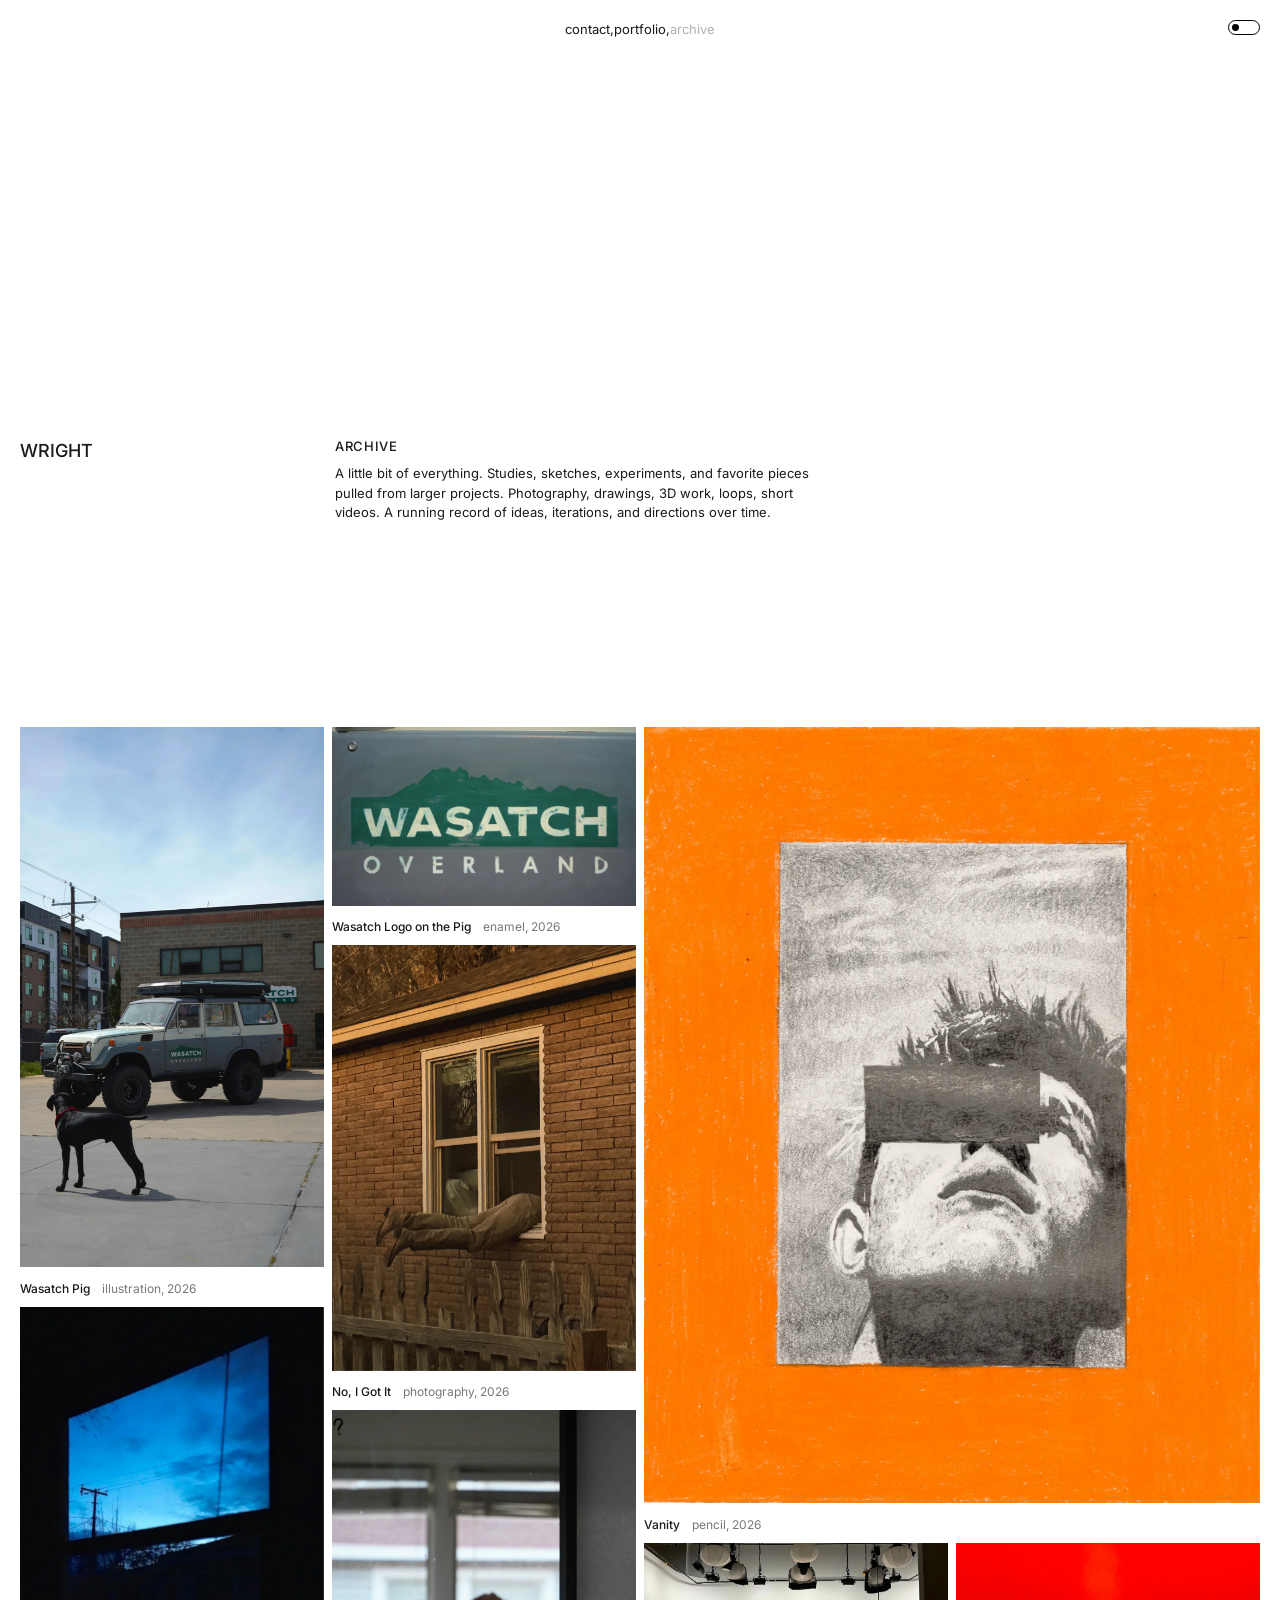
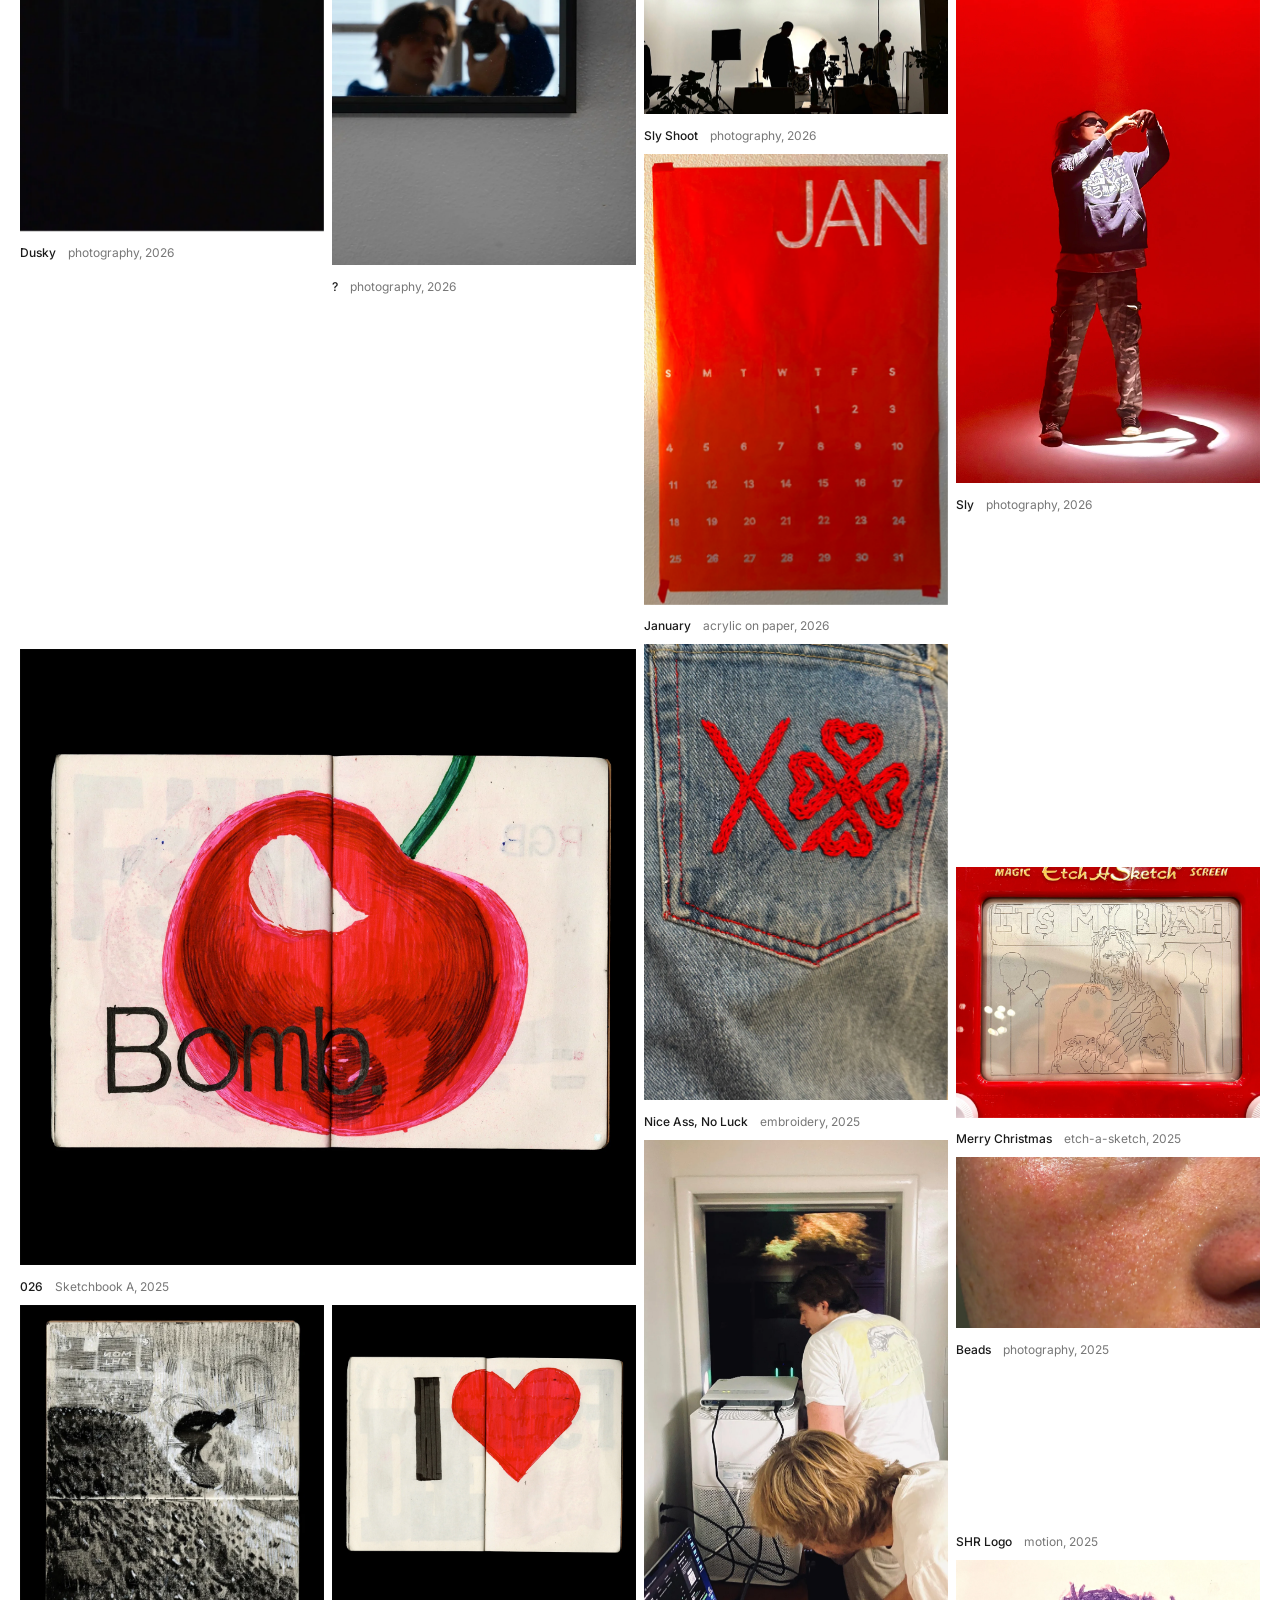
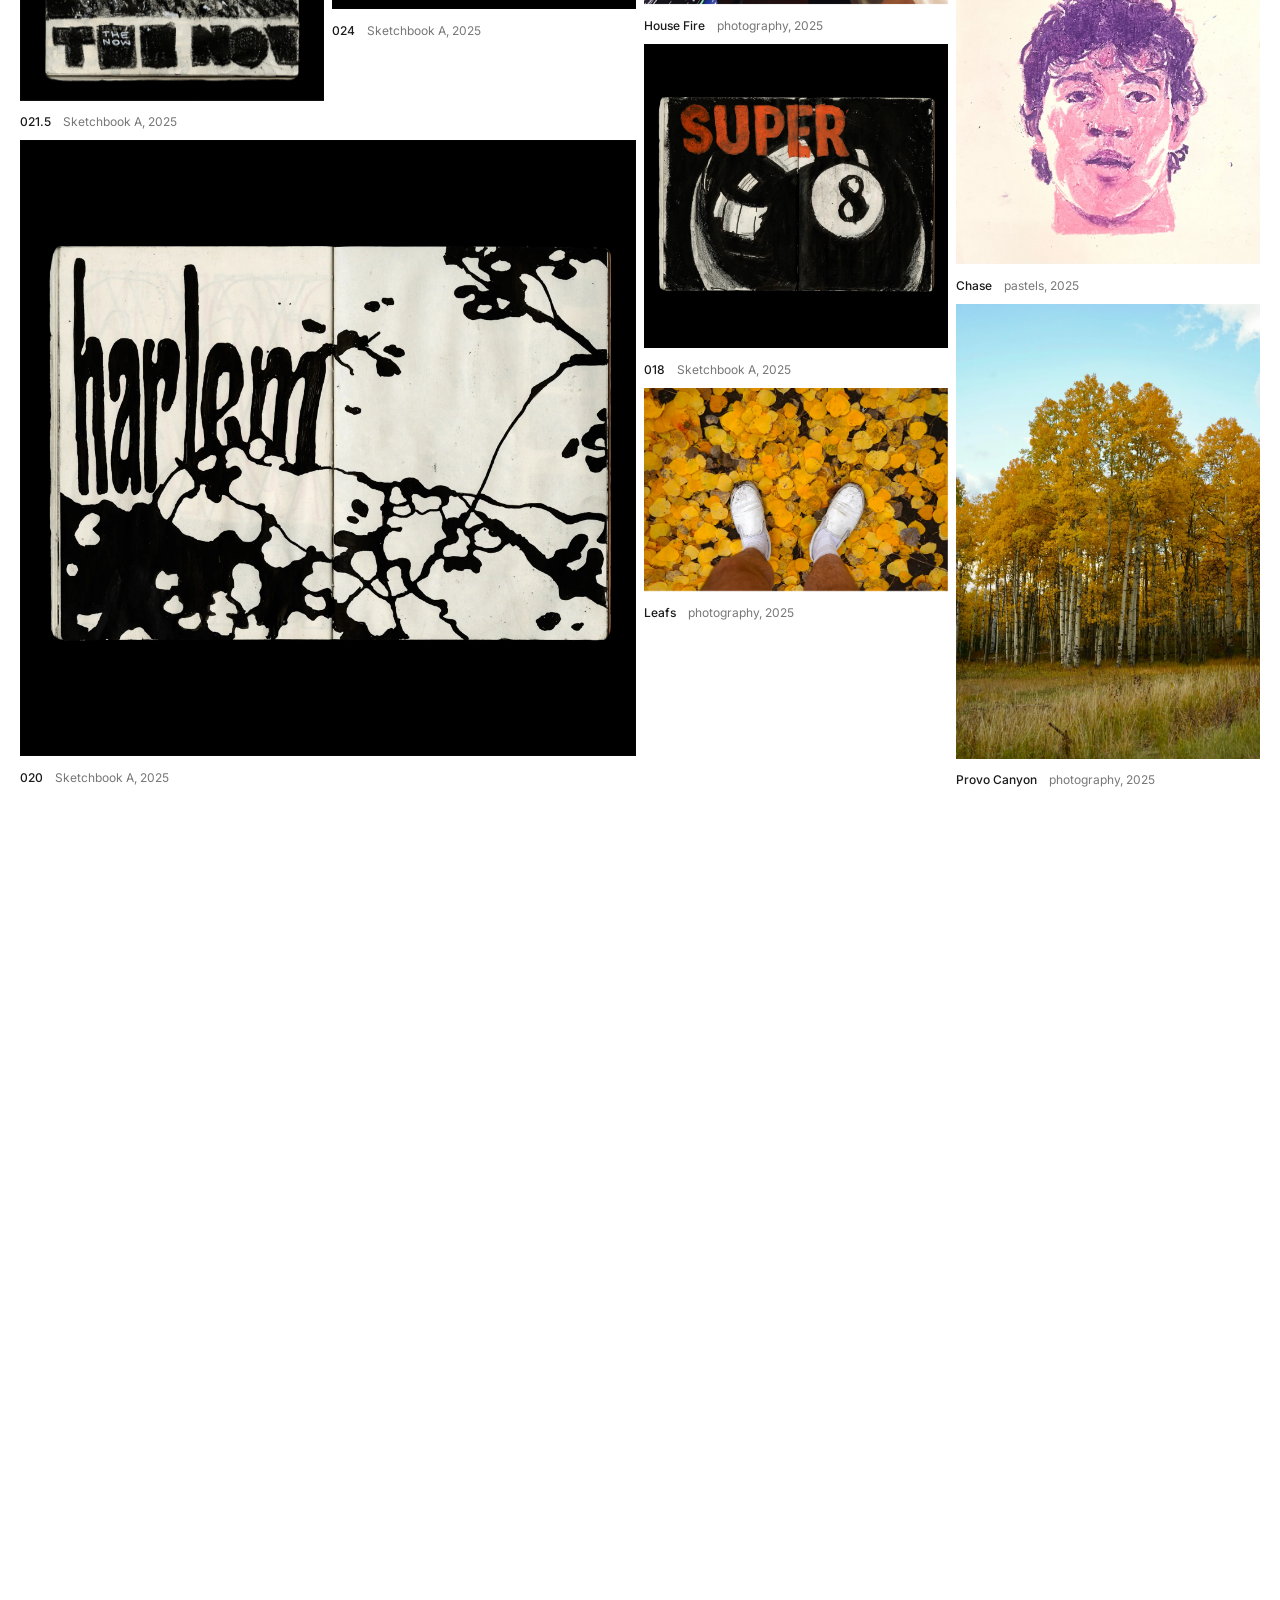
==== commit 98d9135d: "Favcon and SHR attempt 2" ====
--- a/archive.html
+++ b/archive.html
@@ -5,6 +5,7 @@
     <meta charset="UTF-8">
     <meta name="viewport" content="width=device-width, initial-scale=1.0">
     <title>WRIGHT - Archive</title>
+    <link rel="icon" type="image/png" href="/favicon.png">
     <link rel="stylesheet" href="style.css?v=3">
 </head>
 
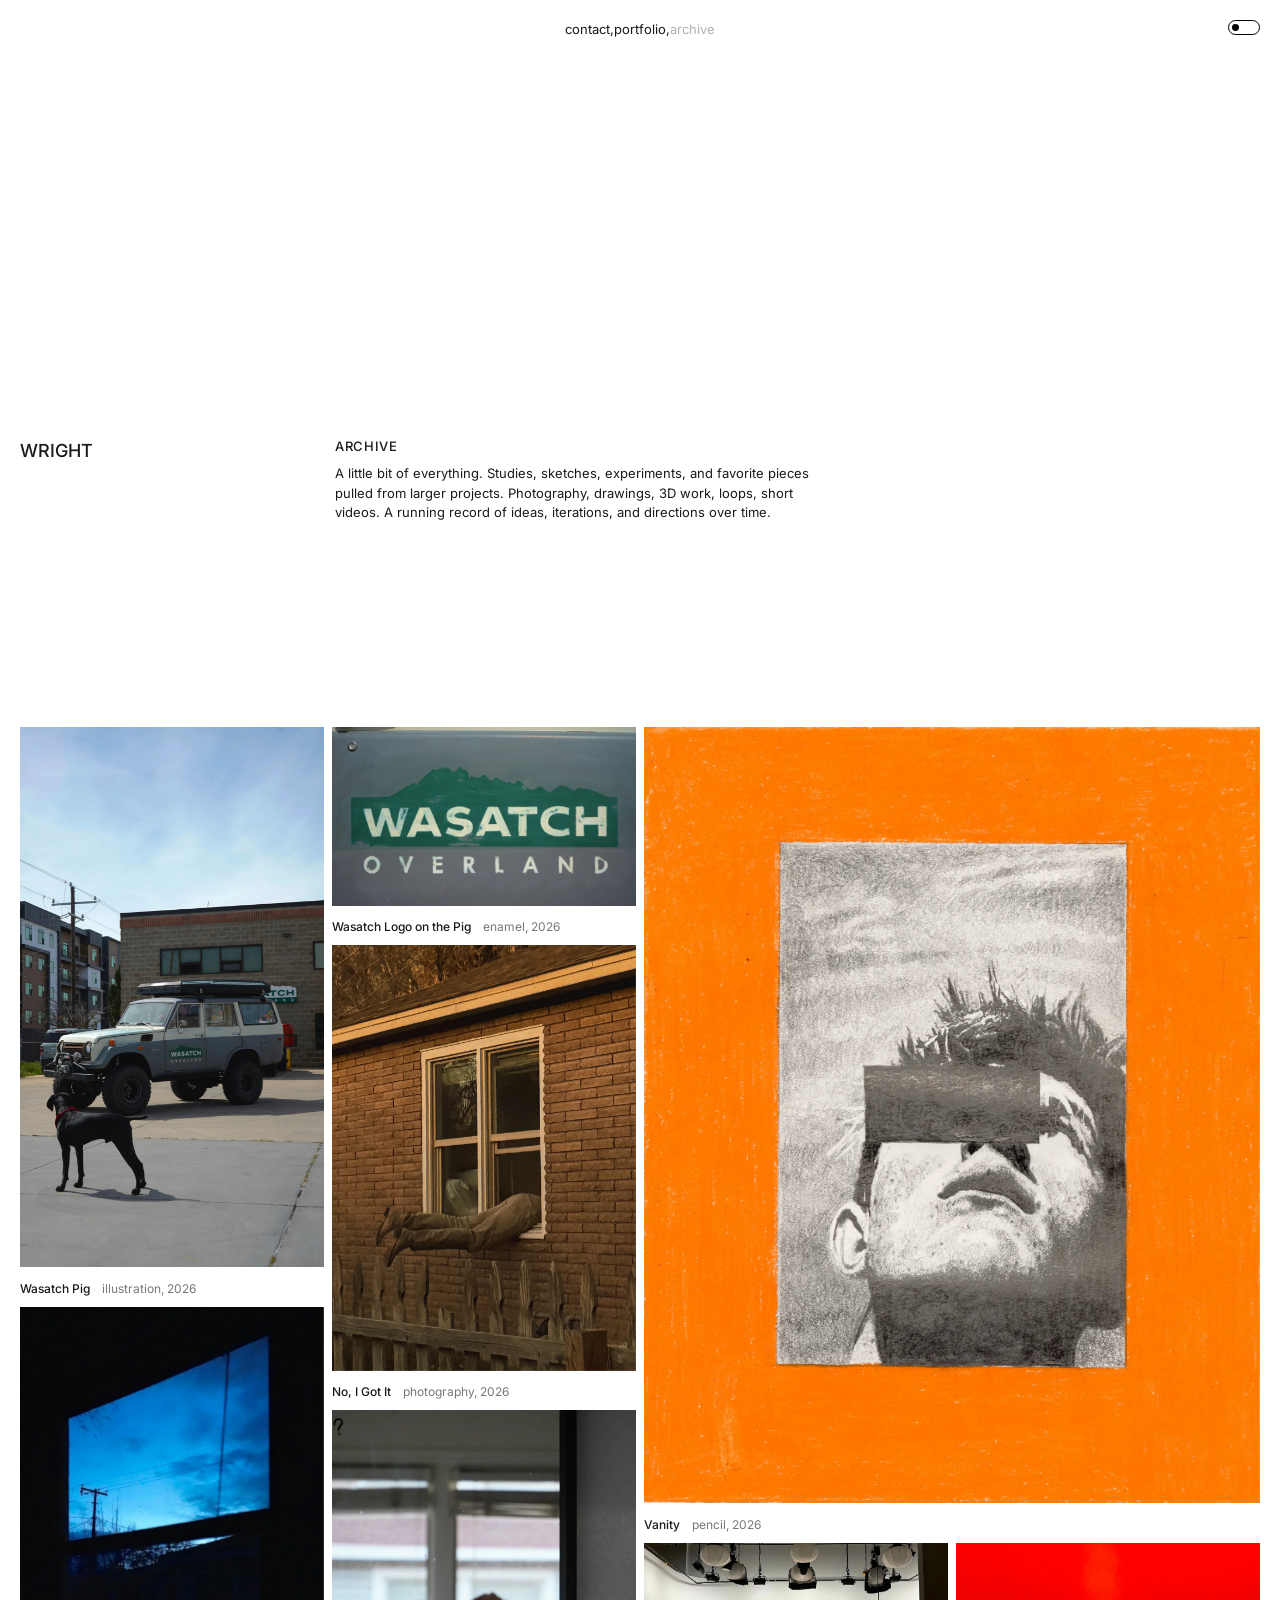
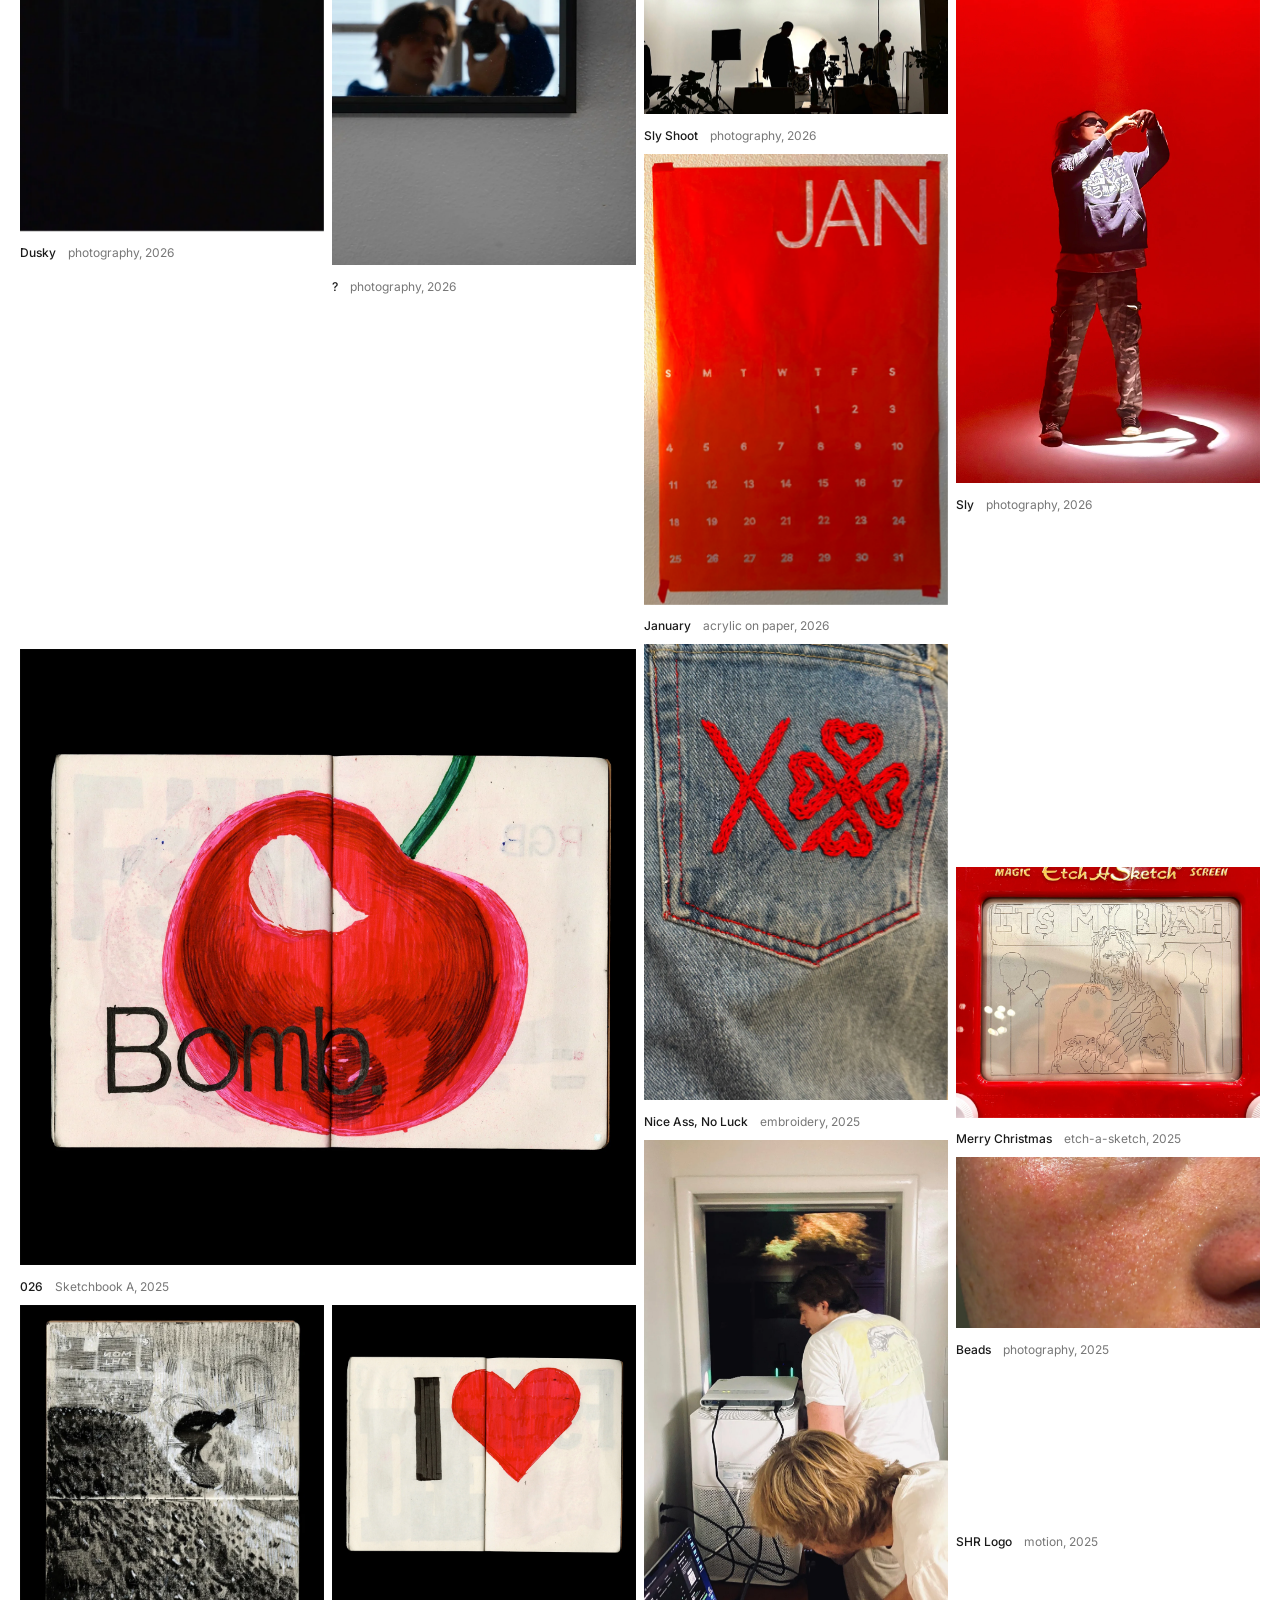
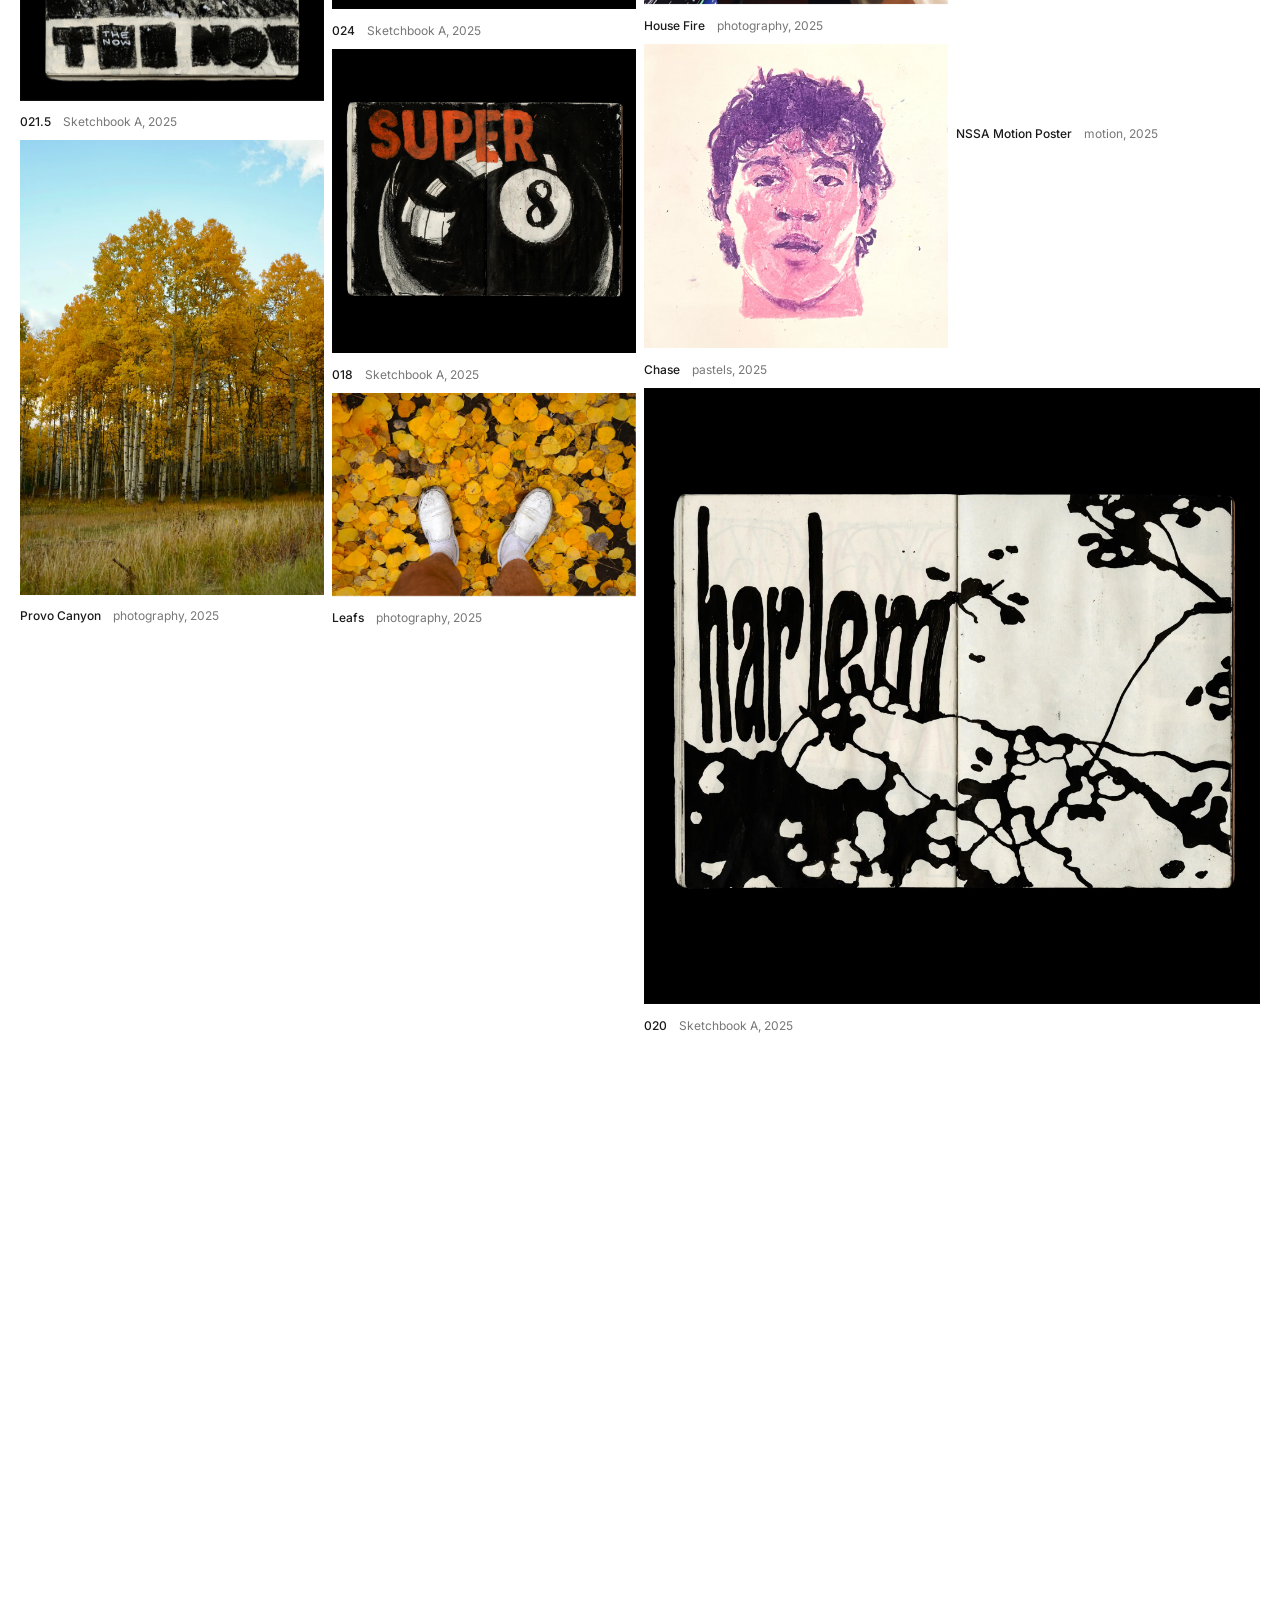
==== commit 1423dc79: "Fixed up NSSA project page and added bit videos to archive" ====
--- a/archive.html
+++ b/archive.html
@@ -247,8 +247,7 @@
                 <!-- Dec 4, 2025 — SHR Logo Animation -->
                 <div class="archive-item">
                     <video src="Archive/Video/20251204_440_SHR_LogoAnim.mp4"
-                        autoplay loop muted playsinline
-                        width="1080" height="1080"></video>
+                        autoplay loop muted playsinline></video>
                     <div class="archive-item-info">
                         <span class="project-name">SHR Logo</span>
                         <span class="project-category">motion, 2025</span>
@@ -257,6 +256,14 @@
 
                 <!-- Nov 2025 -->
                 <div class="archive-item">
+                    <video src="Archive/Video/20251104_WRIGHT_NSSA_MotionPoster_1_web.mp4"
+                        autoplay loop muted playsinline></video>
+                    <div class="archive-item-info">
+                        <span class="project-name">NSSA Motion Poster</span>
+                        <span class="project-category">motion, 2025</span>
+                    </div>
+                </div>
+                <div class="archive-item">
                     <picture>
                         <source srcset="Archive/Images/20251130_WRIGHT_P_Chase.webp" type="image/webp">
                         <img src="Archive/Images/20251130_WRIGHT_P_Chase.jpg" alt="Chase" width="2000" height="2000">
@@ -441,6 +448,30 @@
                 </div>
 
                 <!-- Apr 2025 -->
+                <div class="archive-item span-two">
+                    <video src="Archive/Video/20250426_280_9Square_W.mp4"
+                        autoplay loop muted playsinline></video>
+                    <div class="archive-item-info">
+                        <span class="project-name">W</span>
+                        <span class="project-category">9Square, 2025</span>
+                    </div>
+                </div>
+                <div class="archive-item">
+                    <video src="Archive/Video/20250426_280_9Square_BitBitBit.mp4"
+                        autoplay loop muted playsinline></video>
+                    <div class="archive-item-info">
+                        <span class="project-name">Bit Bit Bit</span>
+                        <span class="project-category">9Square, 2025</span>
+                    </div>
+                </div>
+                <div class="archive-item">
+                    <video src="Archive/Video/20250426_280_9Square_BitOverAndOver.mp4"
+                        autoplay loop muted playsinline></video>
+                    <div class="archive-item-info">
+                        <span class="project-name">Bit Over and Over</span>
+                        <span class="project-category">9Square, 2025</span>
+                    </div>
+                </div>
                 <div class="archive-item">
                     <picture>
                         <source srcset="Archive/Images/20250412_WRIGHT_P_Sophie.webp" type="image/webp">
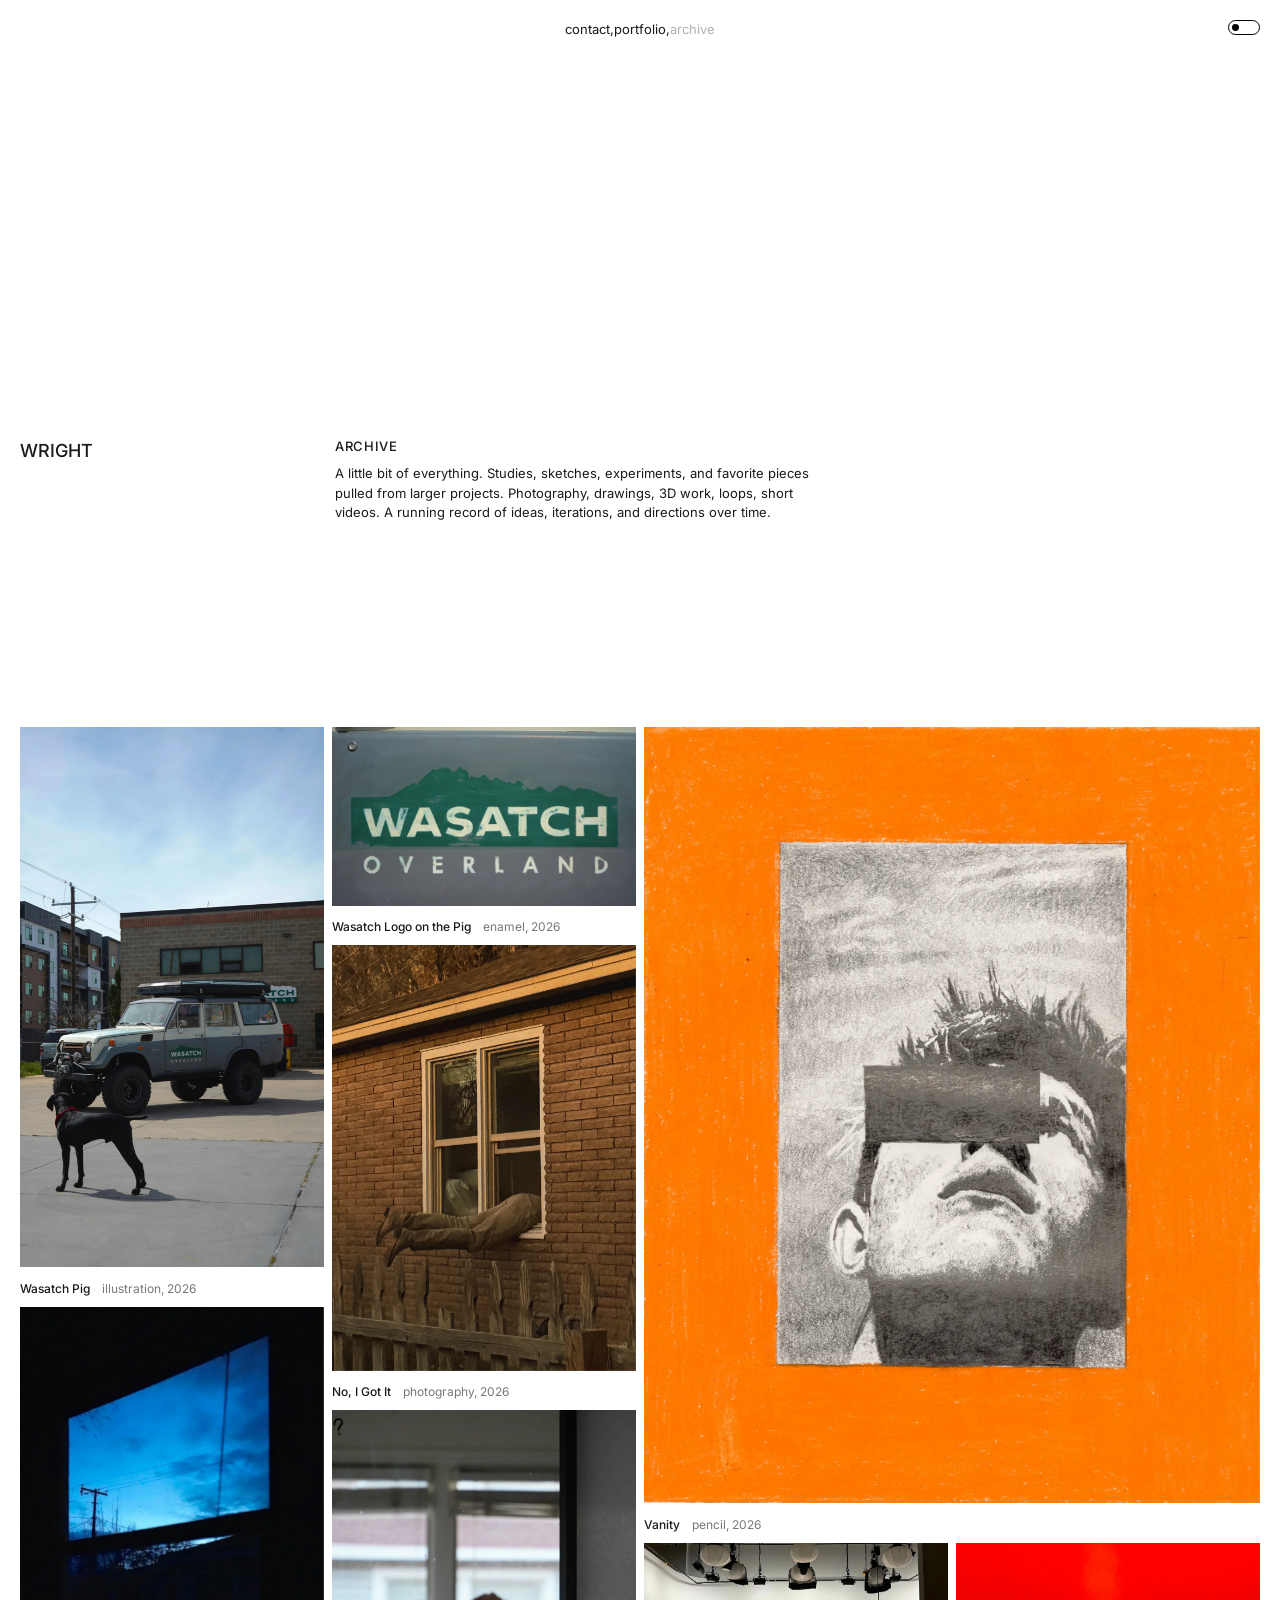
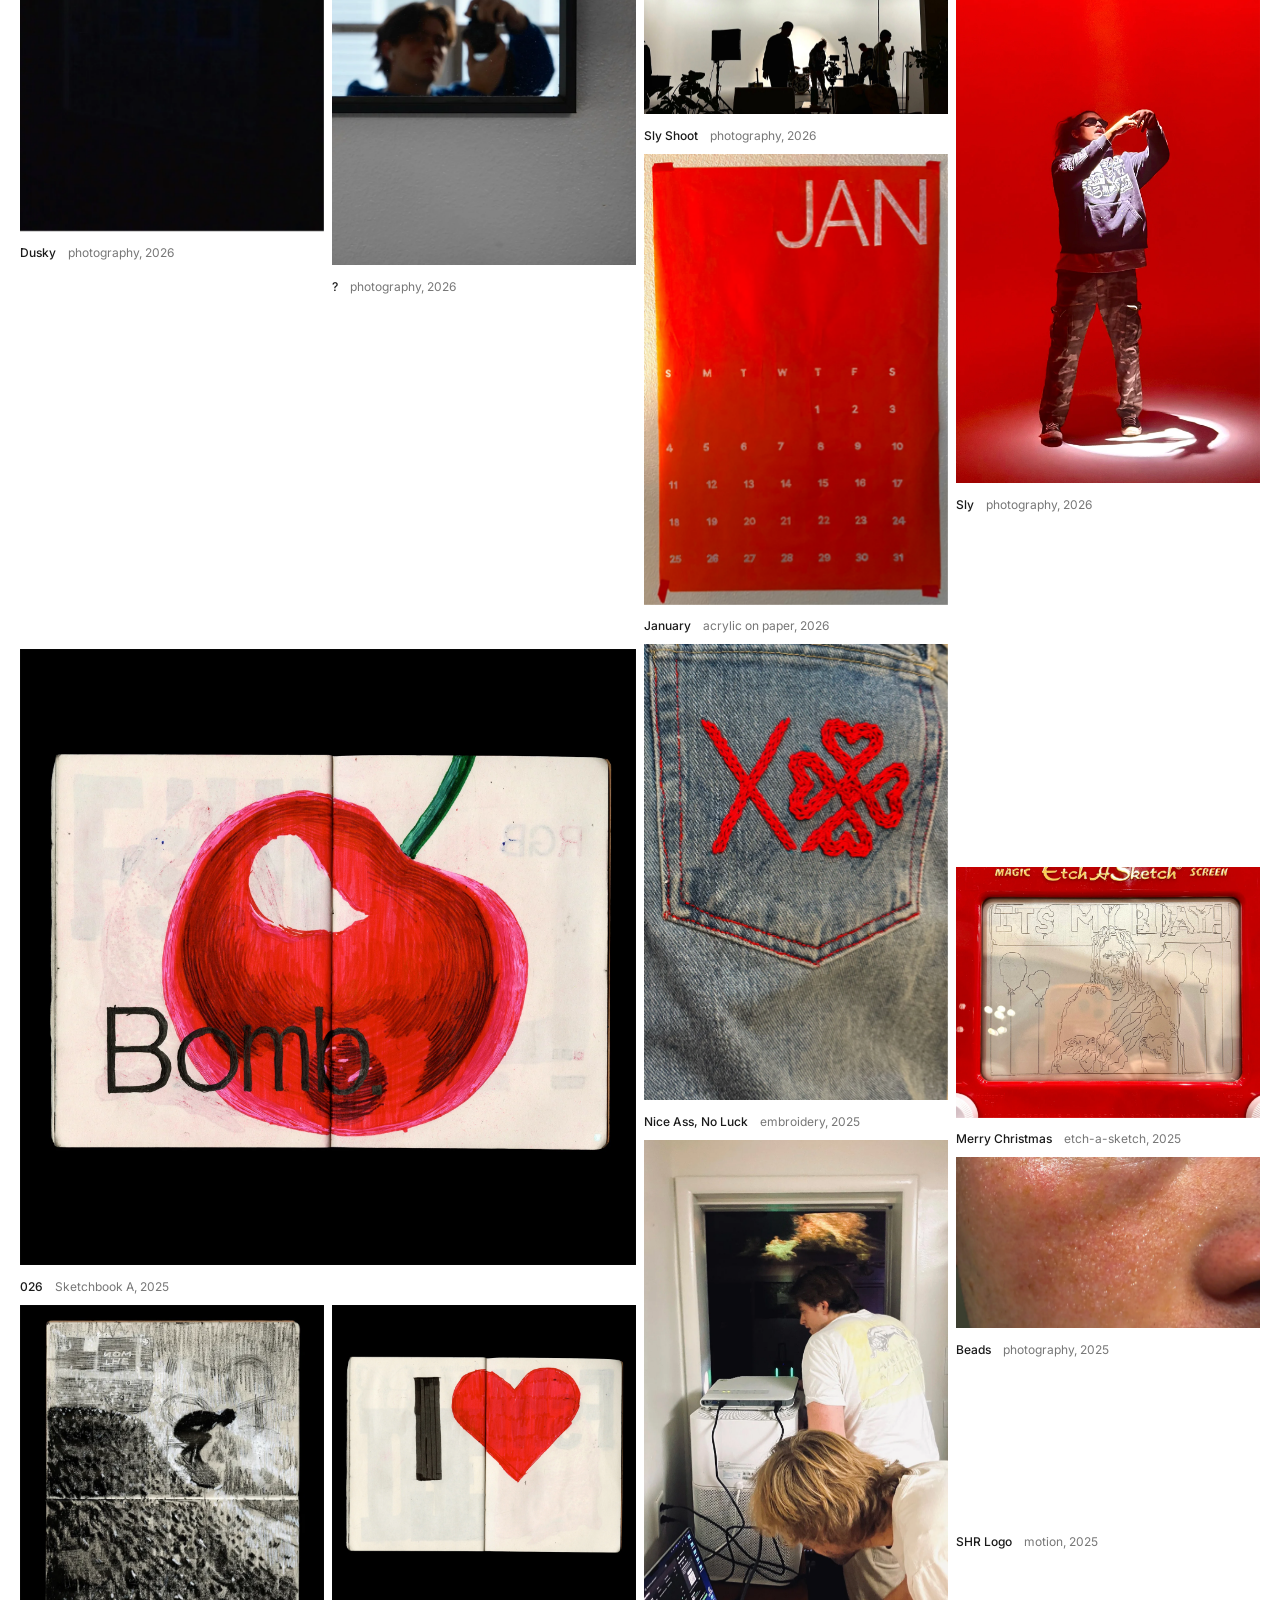
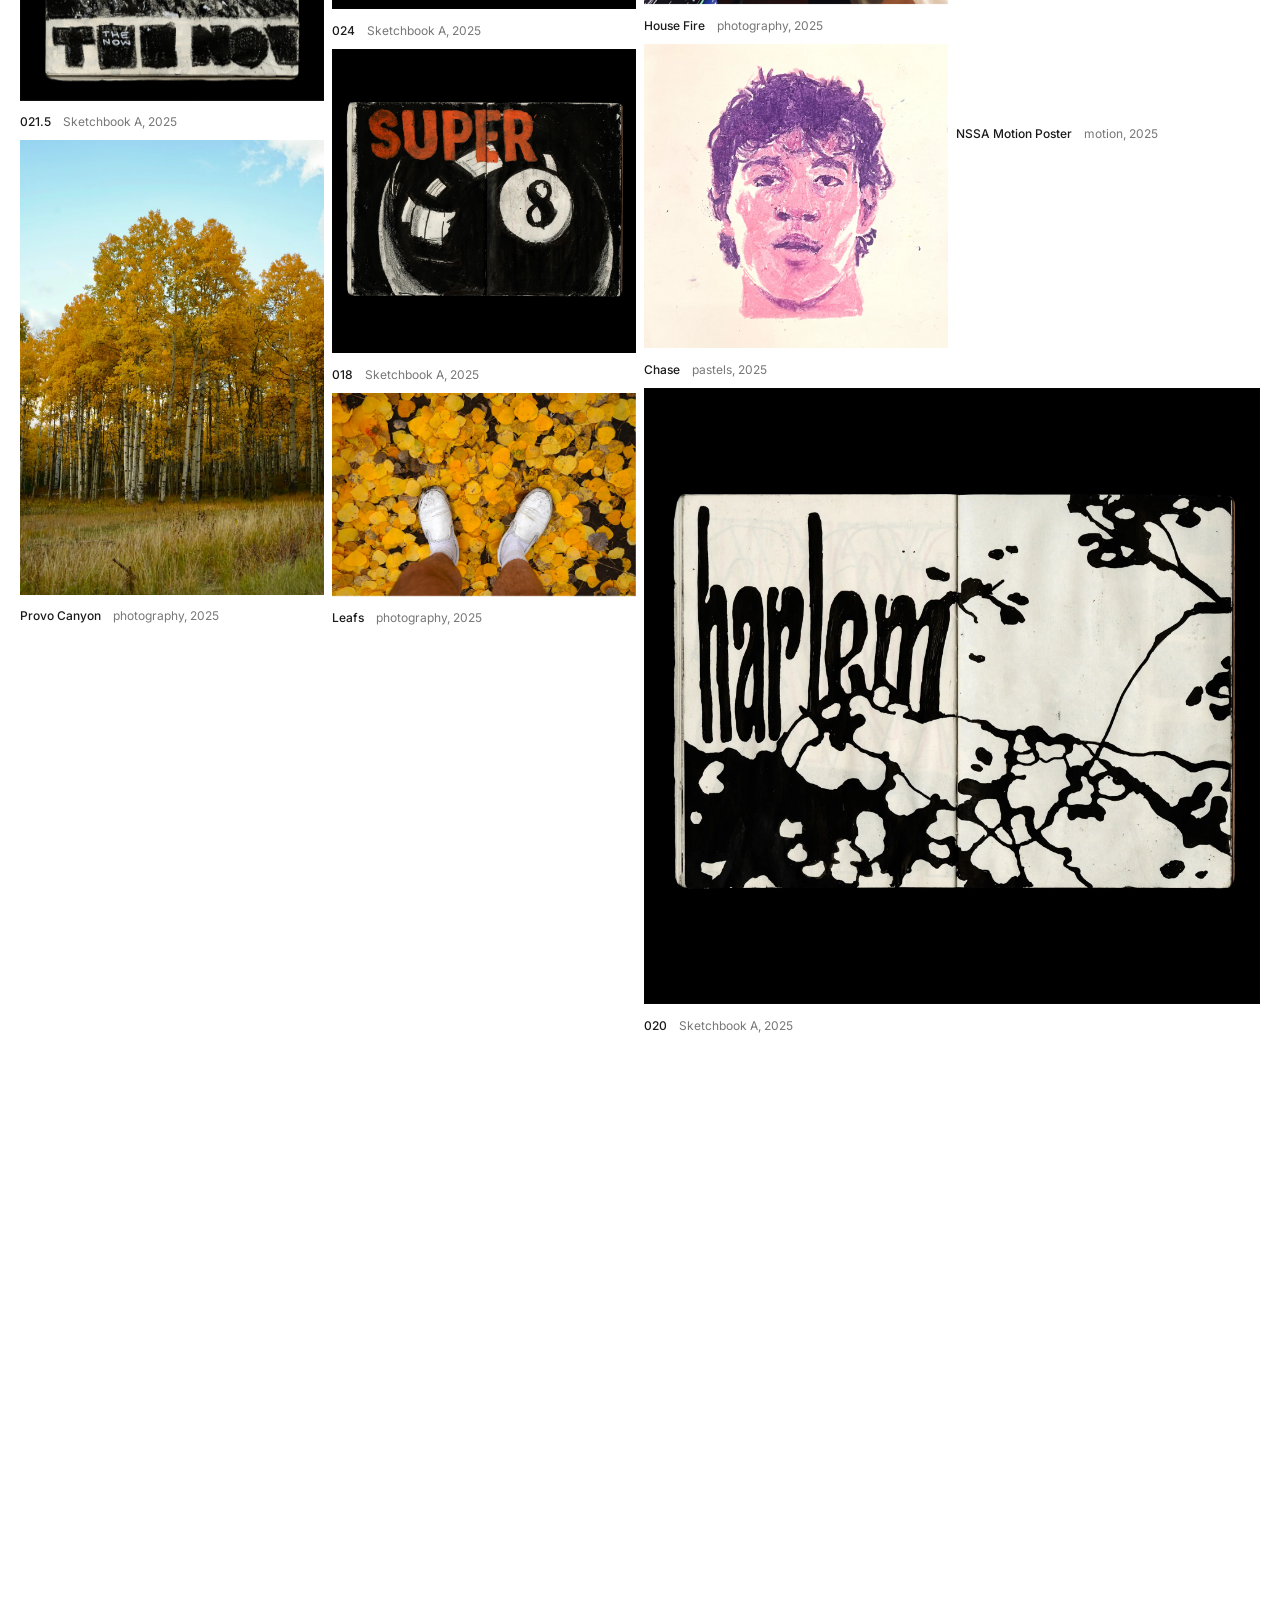
==== commit c8e65d6e: "moving soph" ====
--- a/archive.html
+++ b/archive.html
@@ -448,6 +448,16 @@
                 </div>
 
                 <!-- Apr 2025 -->
+                <div class="archive-item">
+                    <picture>
+                        <source srcset="Archive/Images/20250412_WRIGHT_P_Sophie.webp" type="image/webp">
+                        <img src="Archive/Images/20250412_WRIGHT_P_Sophie.jpg" alt="Sophie" width="2000" height="1339">
+                    </picture>
+                    <div class="archive-item-info">
+                        <span class="project-name">Sophie</span>
+                        <span class="project-category">photography, 2025</span>
+                    </div>
+                </div>
                 <div class="archive-item span-two">
                     <video src="Archive/Video/20250426_280_9Square_W.mp4"
                         autoplay loop muted playsinline></video>
@@ -470,16 +480,6 @@
                     <div class="archive-item-info">
                         <span class="project-name">Bit Over and Over</span>
                         <span class="project-category">9Square, 2025</span>
-                    </div>
-                </div>
-                <div class="archive-item">
-                    <picture>
-                        <source srcset="Archive/Images/20250412_WRIGHT_P_Sophie.webp" type="image/webp">
-                        <img src="Archive/Images/20250412_WRIGHT_P_Sophie.jpg" alt="Sophie" width="2000" height="1339">
-                    </picture>
-                    <div class="archive-item-info">
-                        <span class="project-name">Sophie</span>
-                        <span class="project-category">photography, 2025</span>
                     </div>
                 </div>
                 <div class="archive-item">
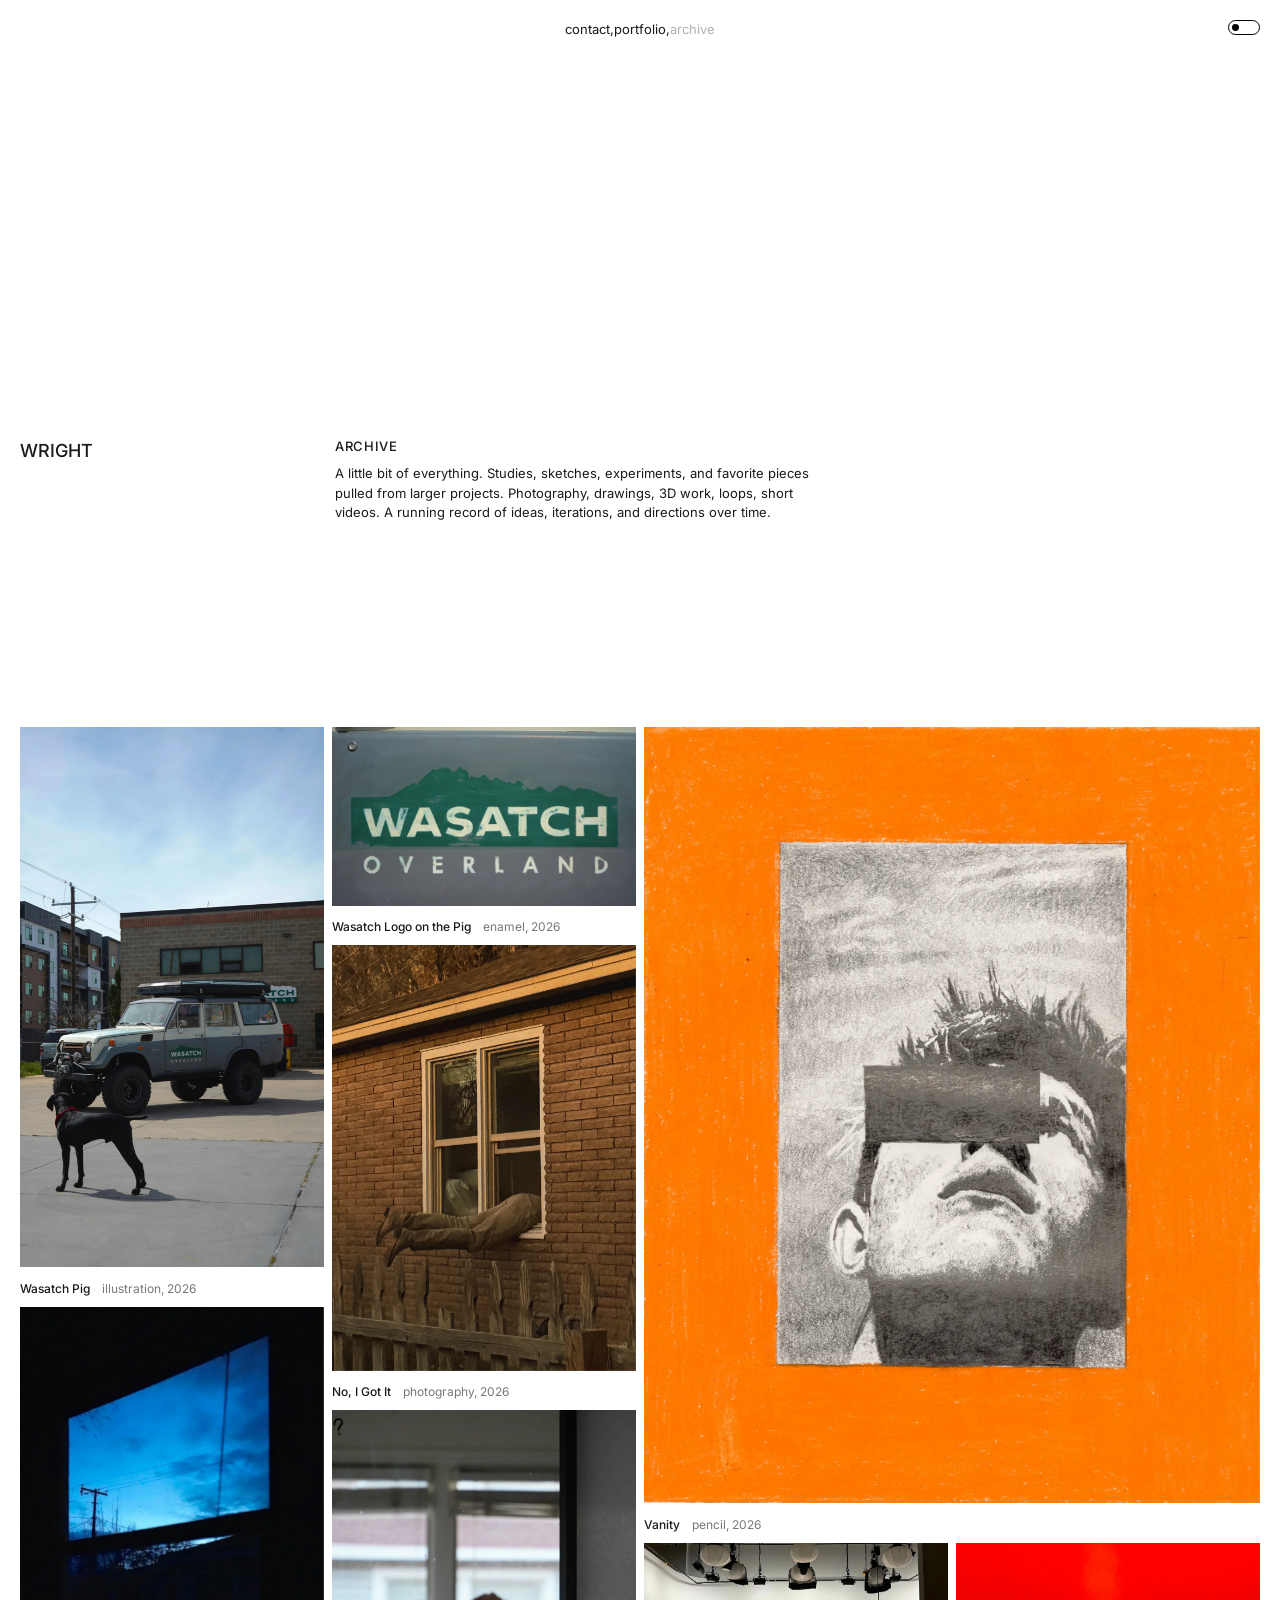
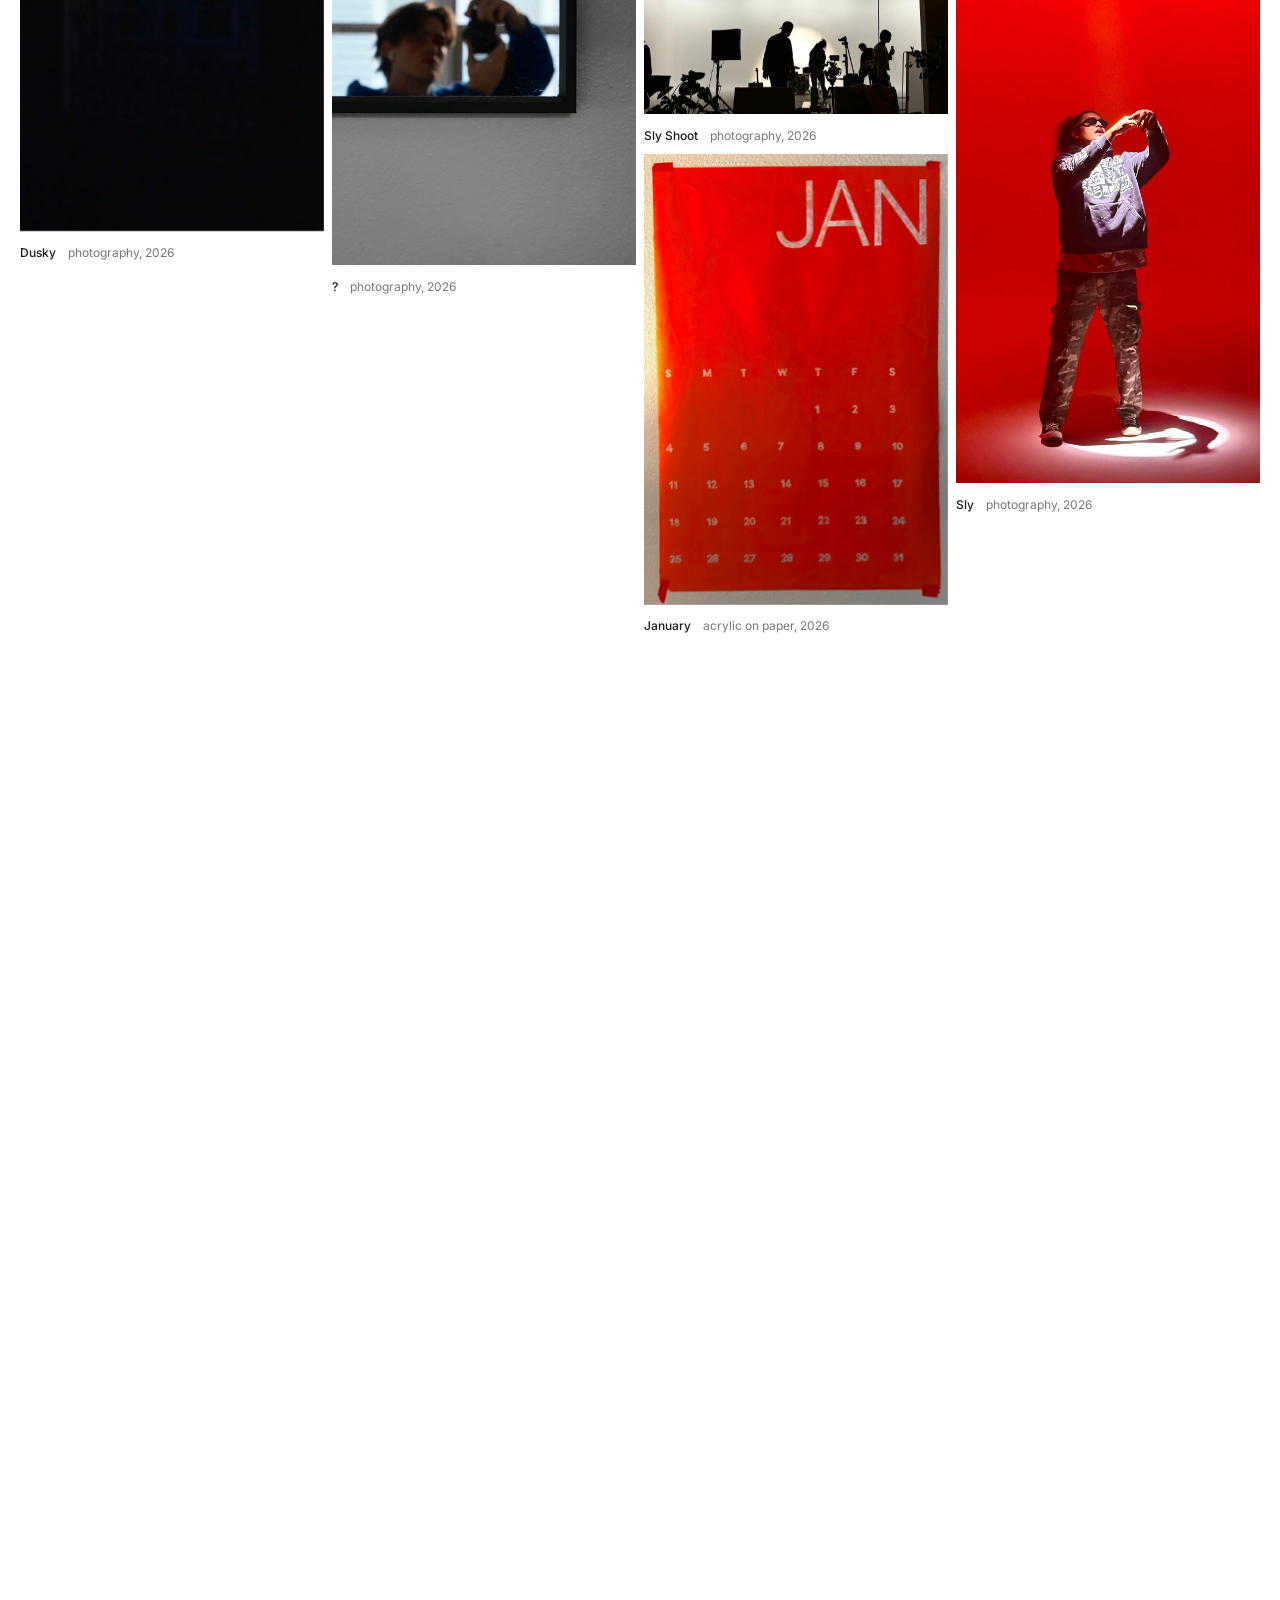
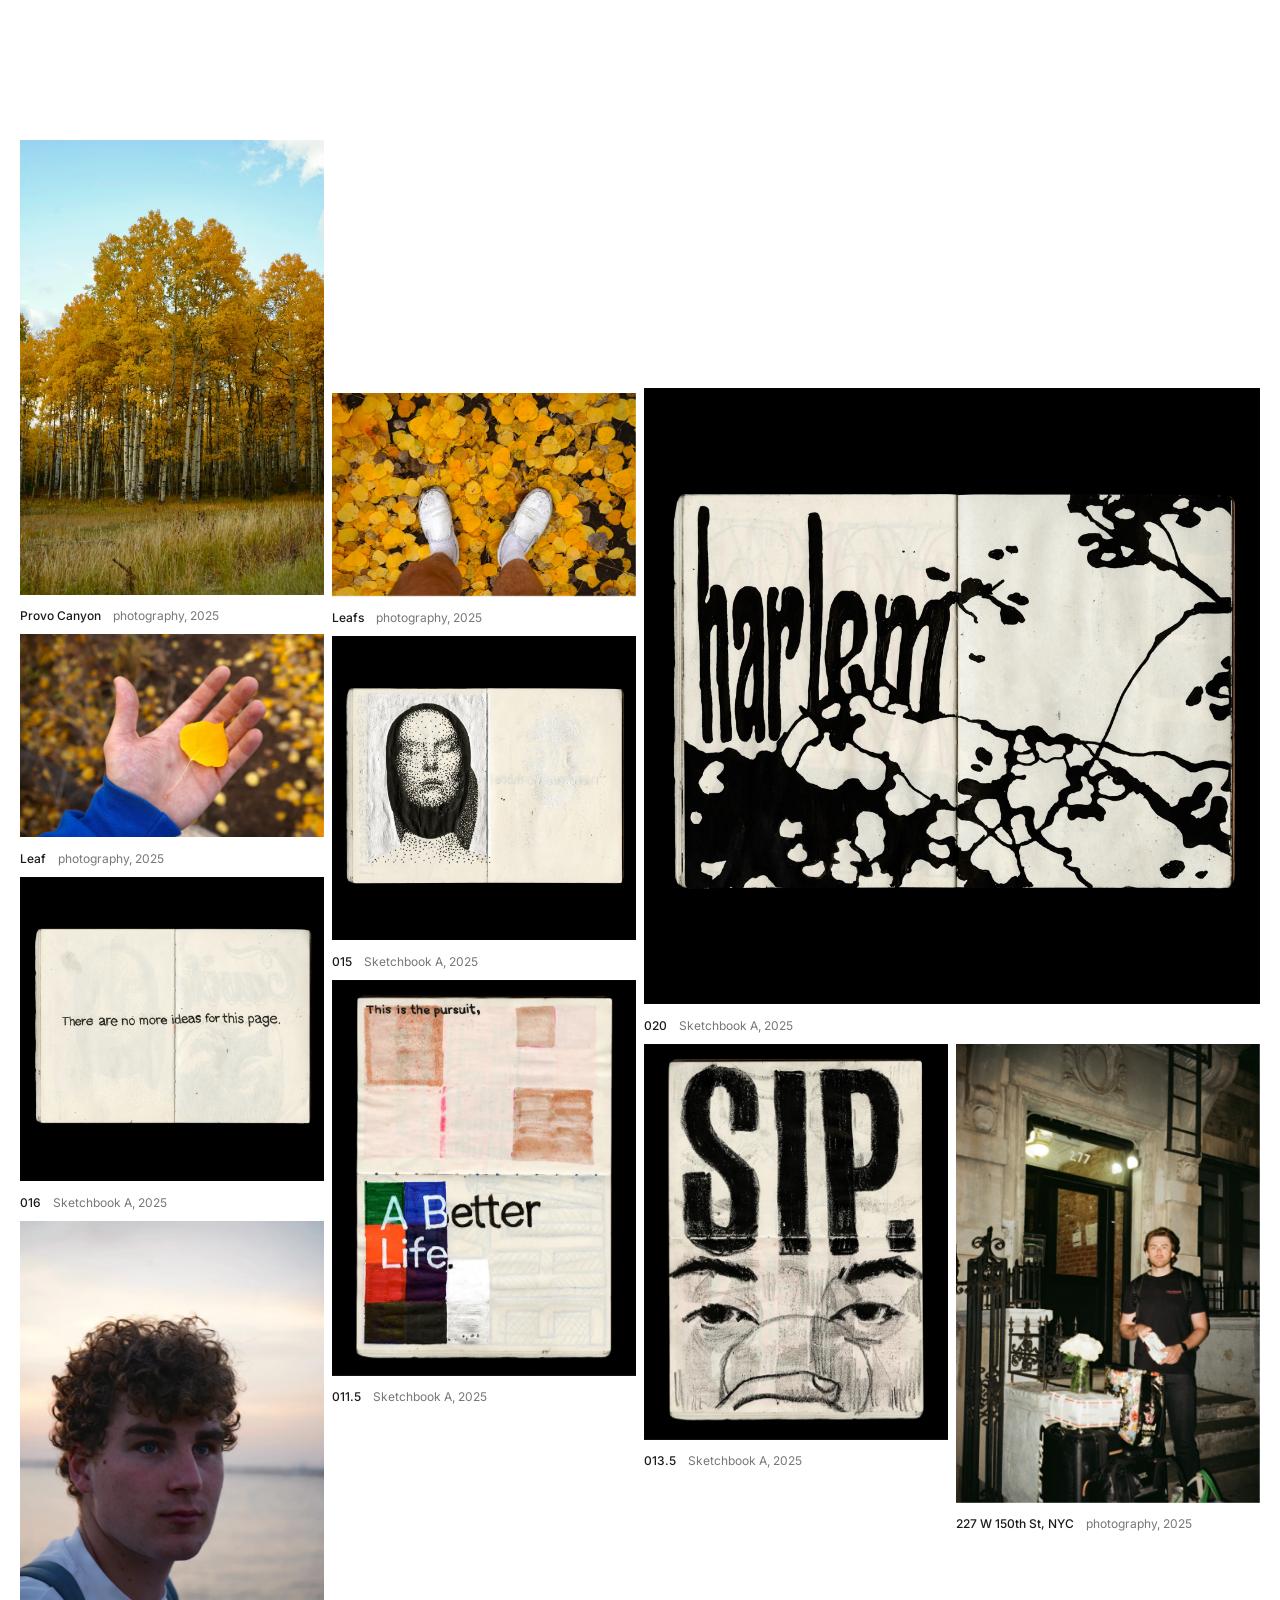
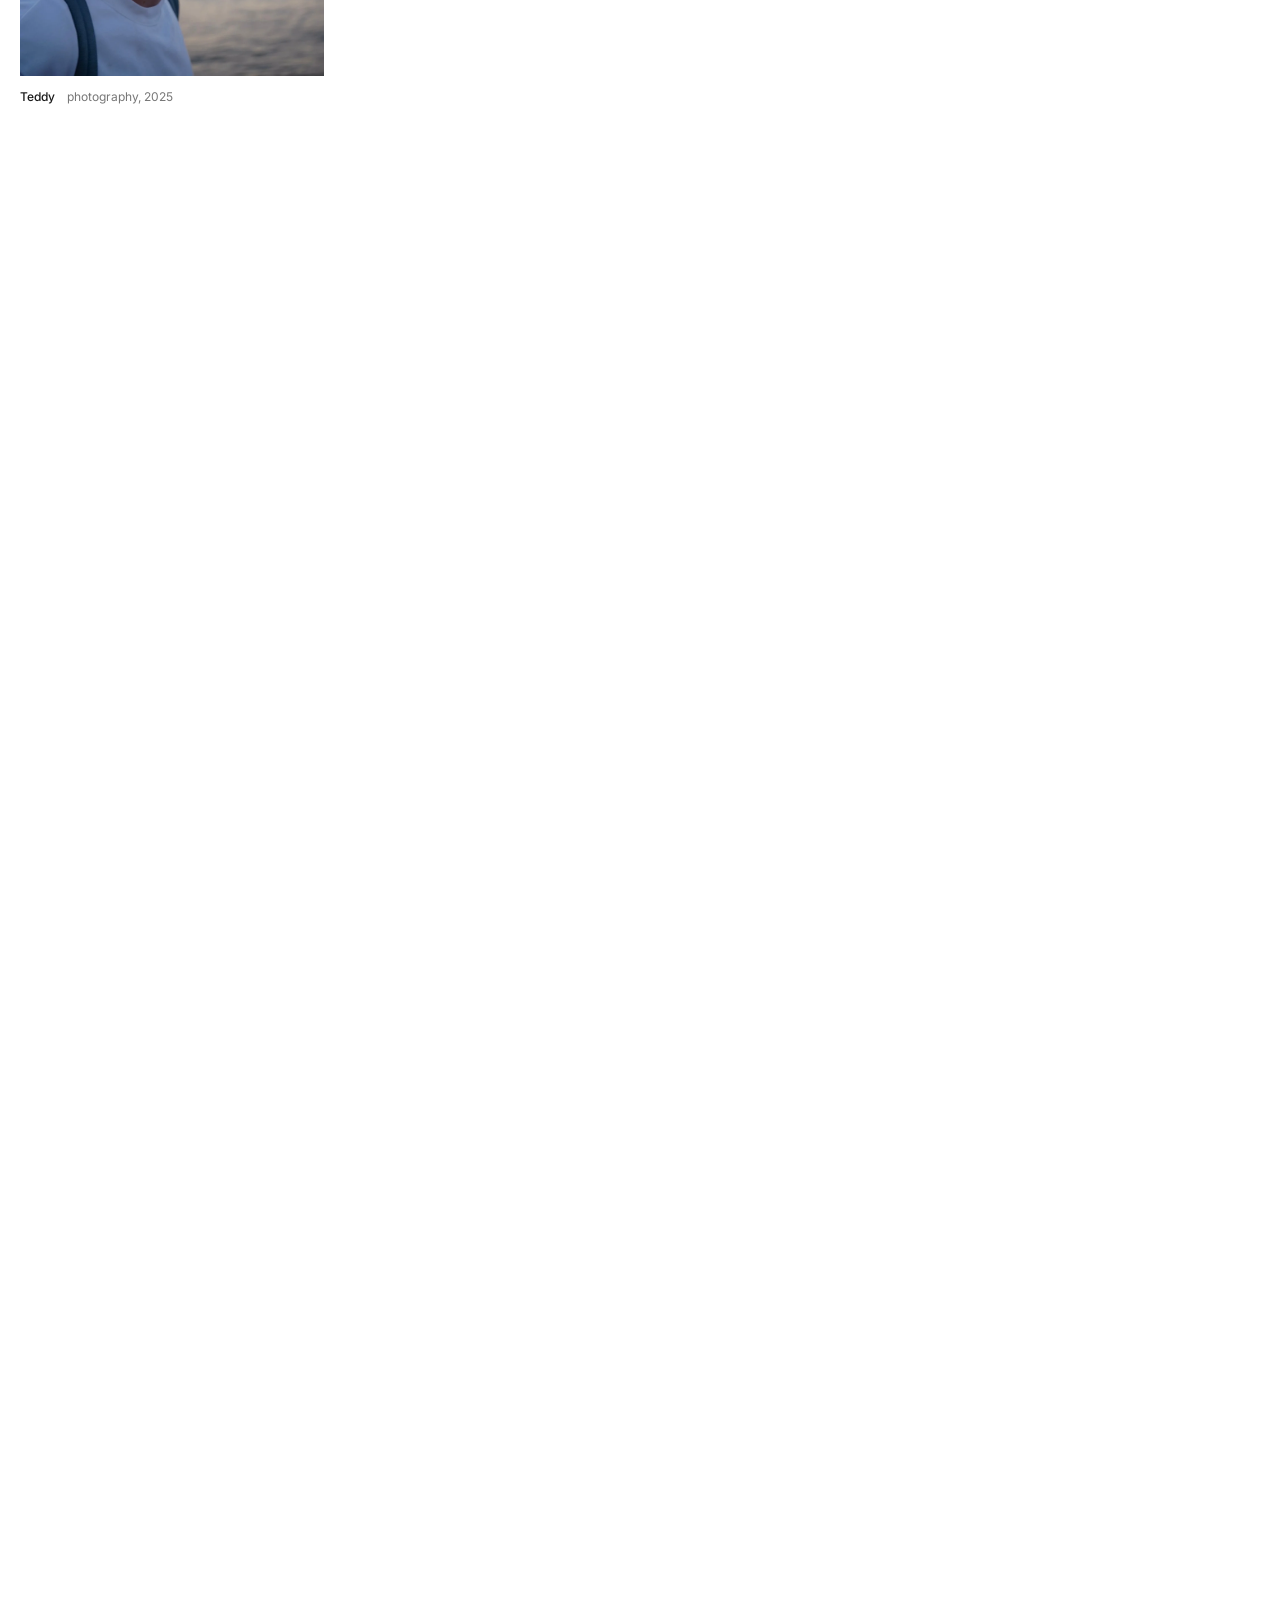
==== commit 73bc80bd: "lightbox and hoverstates for archive videos" ====
--- a/archive.html
+++ b/archive.html
@@ -568,6 +568,7 @@
         <button class="lightbox-next" aria-label="Next image">&#8594;</button>
         <div class="lightbox-content">
             <img id="lightbox-img" src="" alt="">
+            <video id="lightbox-video" autoplay loop muted playsinline></video>
             <p id="lightbox-caption" class="lightbox-caption"></p>
         </div>
     </div>
--- a/style.css
+++ b/style.css
@@ -887,7 +887,8 @@
   max-height: 90vh;
 }
 
-.lightbox-content img {
+.lightbox-content img,
+.lightbox-content video {
   max-width: 88vw;
   max-height: 82vh;
   width: auto;
@@ -895,6 +896,10 @@
   object-fit: contain;
   display: block;
   border-radius: 2px;
+}
+
+#lightbox-video {
+  display: none;
 }
 
 .lightbox-caption {
@@ -1037,7 +1042,8 @@
   cursor: pointer;
 }
 
-.archive-item:hover img {
+.archive-item:hover img,
+.archive-item:hover video {
   transform: scale(1.02);
   filter: brightness(0.9);
 }
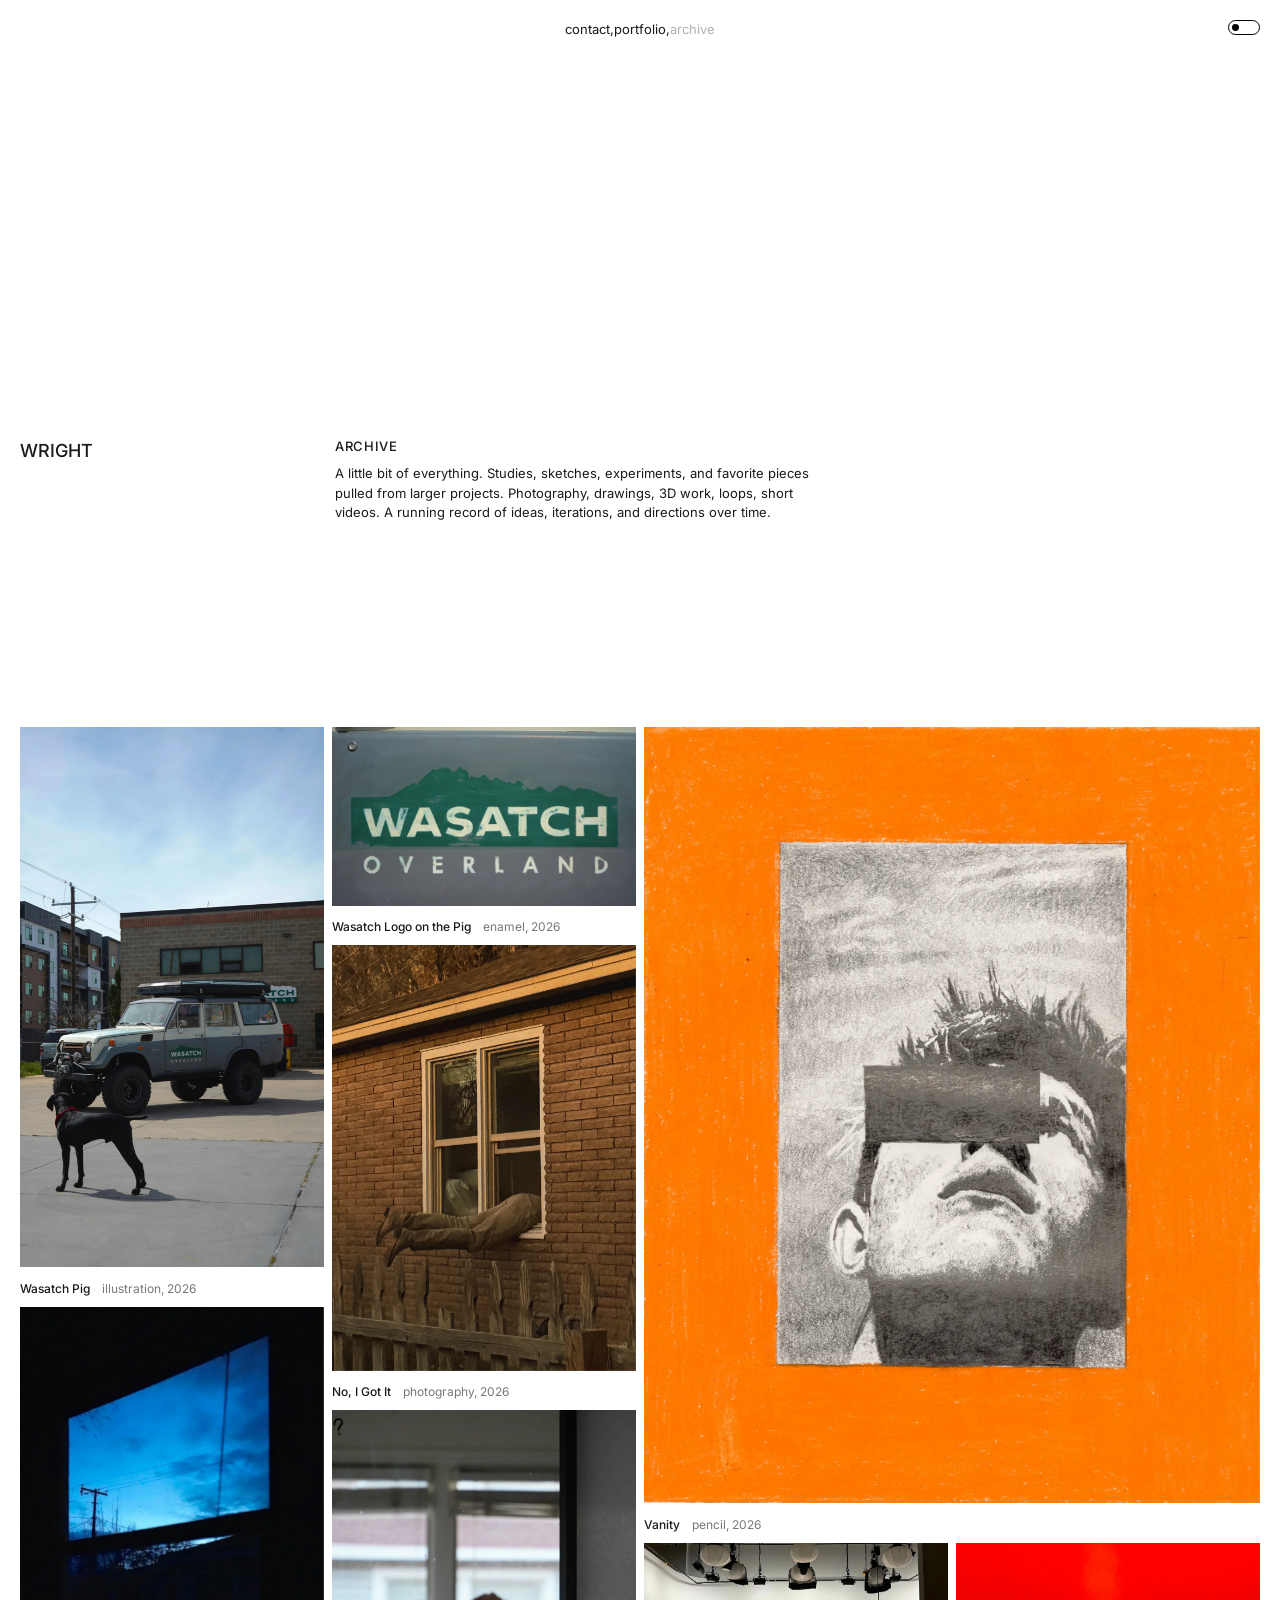
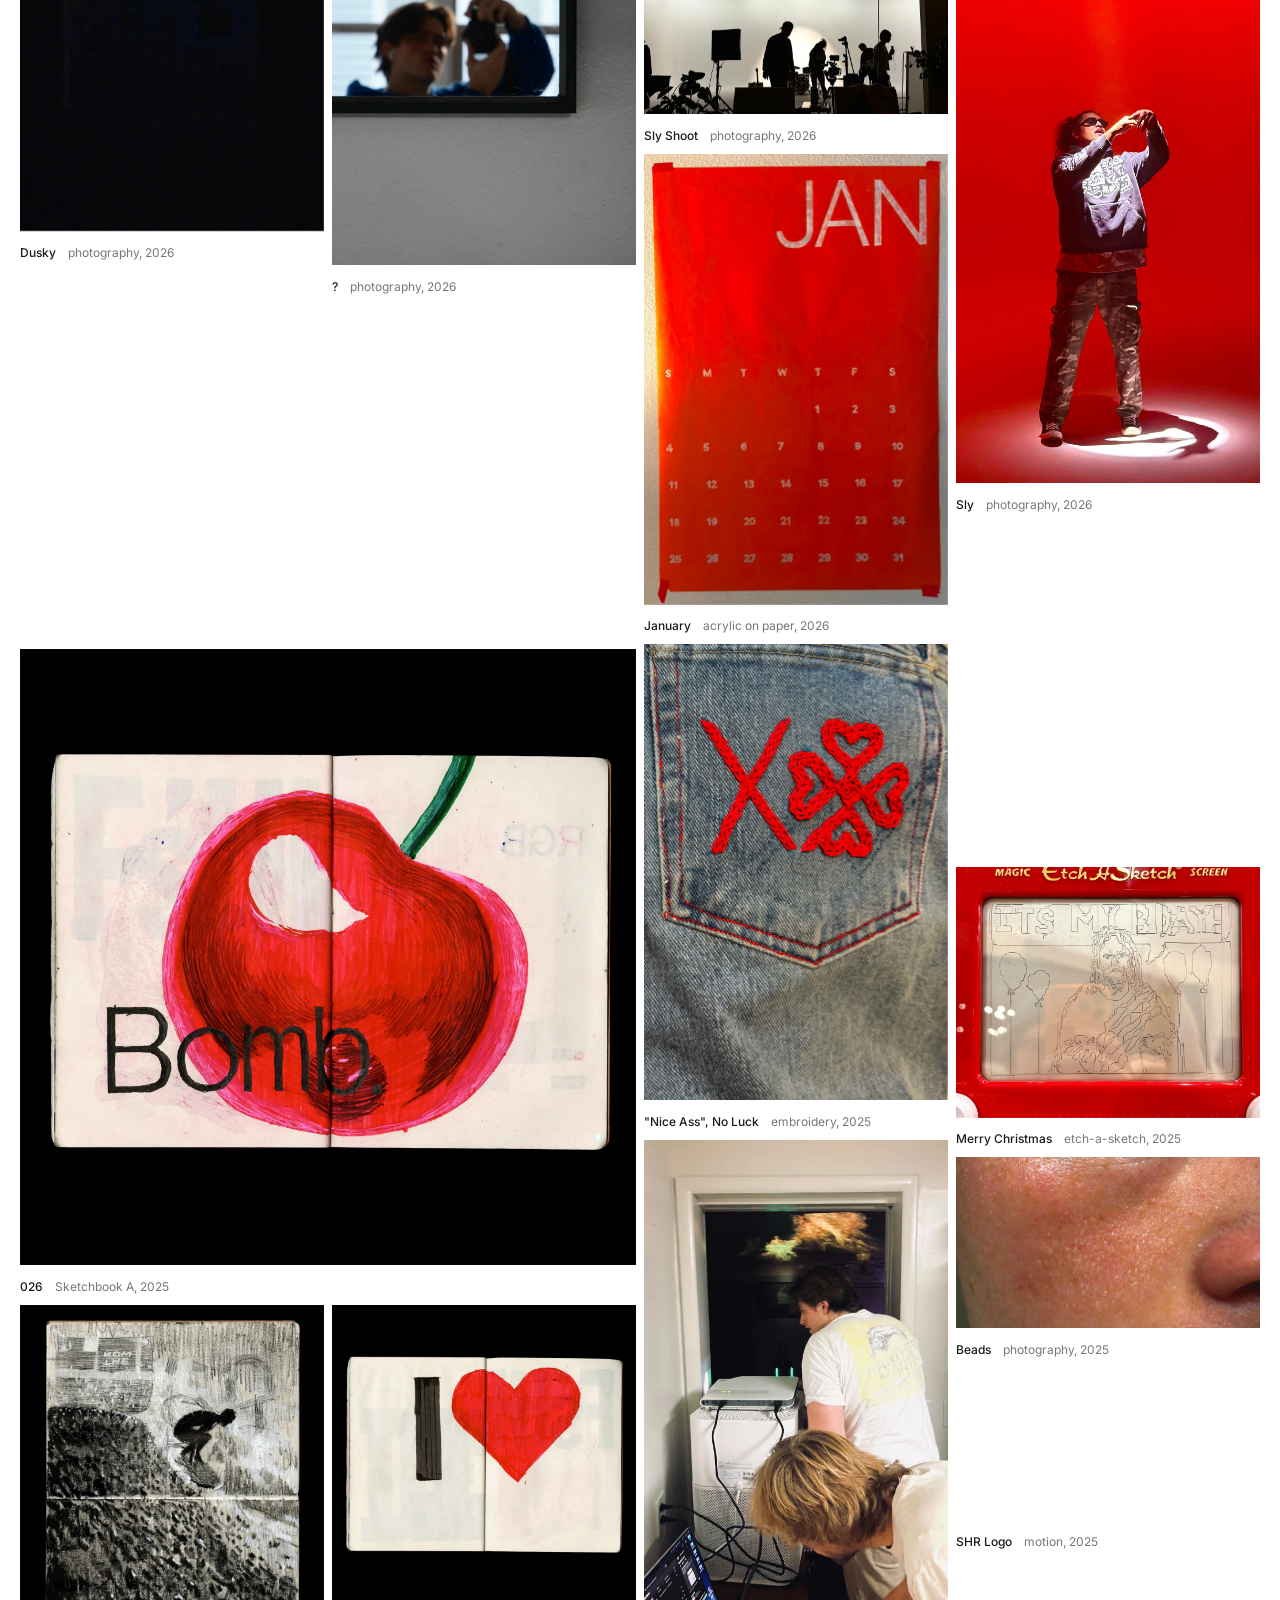
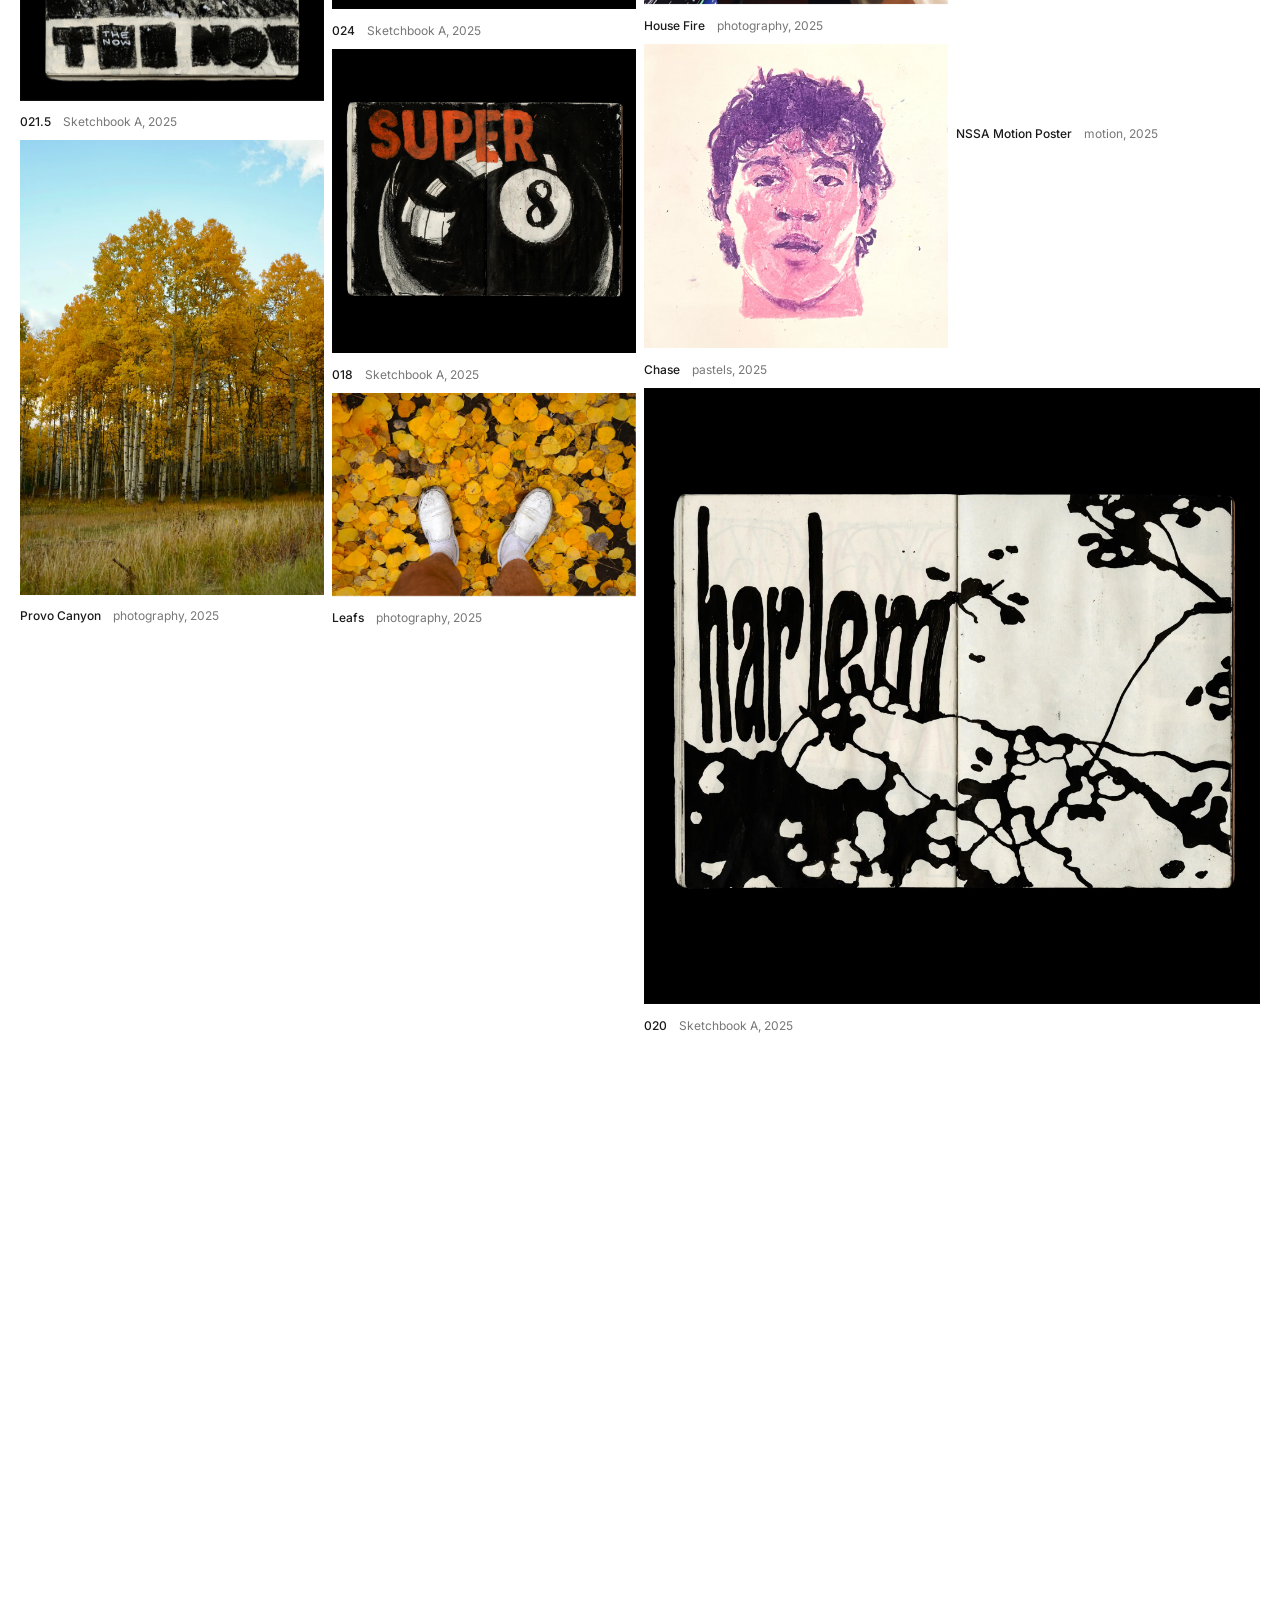
==== commit 74d6a15c: "spelling" ====
--- a/archive.html
+++ b/archive.html
@@ -188,7 +188,7 @@
                         <img src="Archive/Images/20251231_WRIGHT_P_%22NiceAss%22_NoLuck%28Embroidery%29.jpg" alt="Nice Ass, No Luck" width="1333" height="2000">
                     </picture>
                     <div class="archive-item-info">
-                        <span class="project-name">Nice Ass, No Luck</span>
+                        <span class="project-name">"Nice Ass", No Luck</span>
                         <span class="project-category">embroidery, 2025</span>
                     </div>
                 </div>
@@ -463,7 +463,7 @@
                         autoplay loop muted playsinline></video>
                     <div class="archive-item-info">
                         <span class="project-name">W</span>
-                        <span class="project-category">9Square, 2025</span>
+                        <span class="project-category">9 Square, motion, 2025</span>
                     </div>
                 </div>
                 <div class="archive-item">
@@ -471,7 +471,7 @@
                         autoplay loop muted playsinline></video>
                     <div class="archive-item-info">
                         <span class="project-name">Bit Bit Bit</span>
-                        <span class="project-category">9Square, 2025</span>
+                        <span class="project-category">9 Square, motion, 2025</span>
                     </div>
                 </div>
                 <div class="archive-item">
@@ -479,7 +479,7 @@
                         autoplay loop muted playsinline></video>
                     <div class="archive-item-info">
                         <span class="project-name">Bit Over and Over</span>
-                        <span class="project-category">9Square, 2025</span>
+                        <span class="project-category">9 Square, motion, 2025</span>
                     </div>
                 </div>
                 <div class="archive-item">
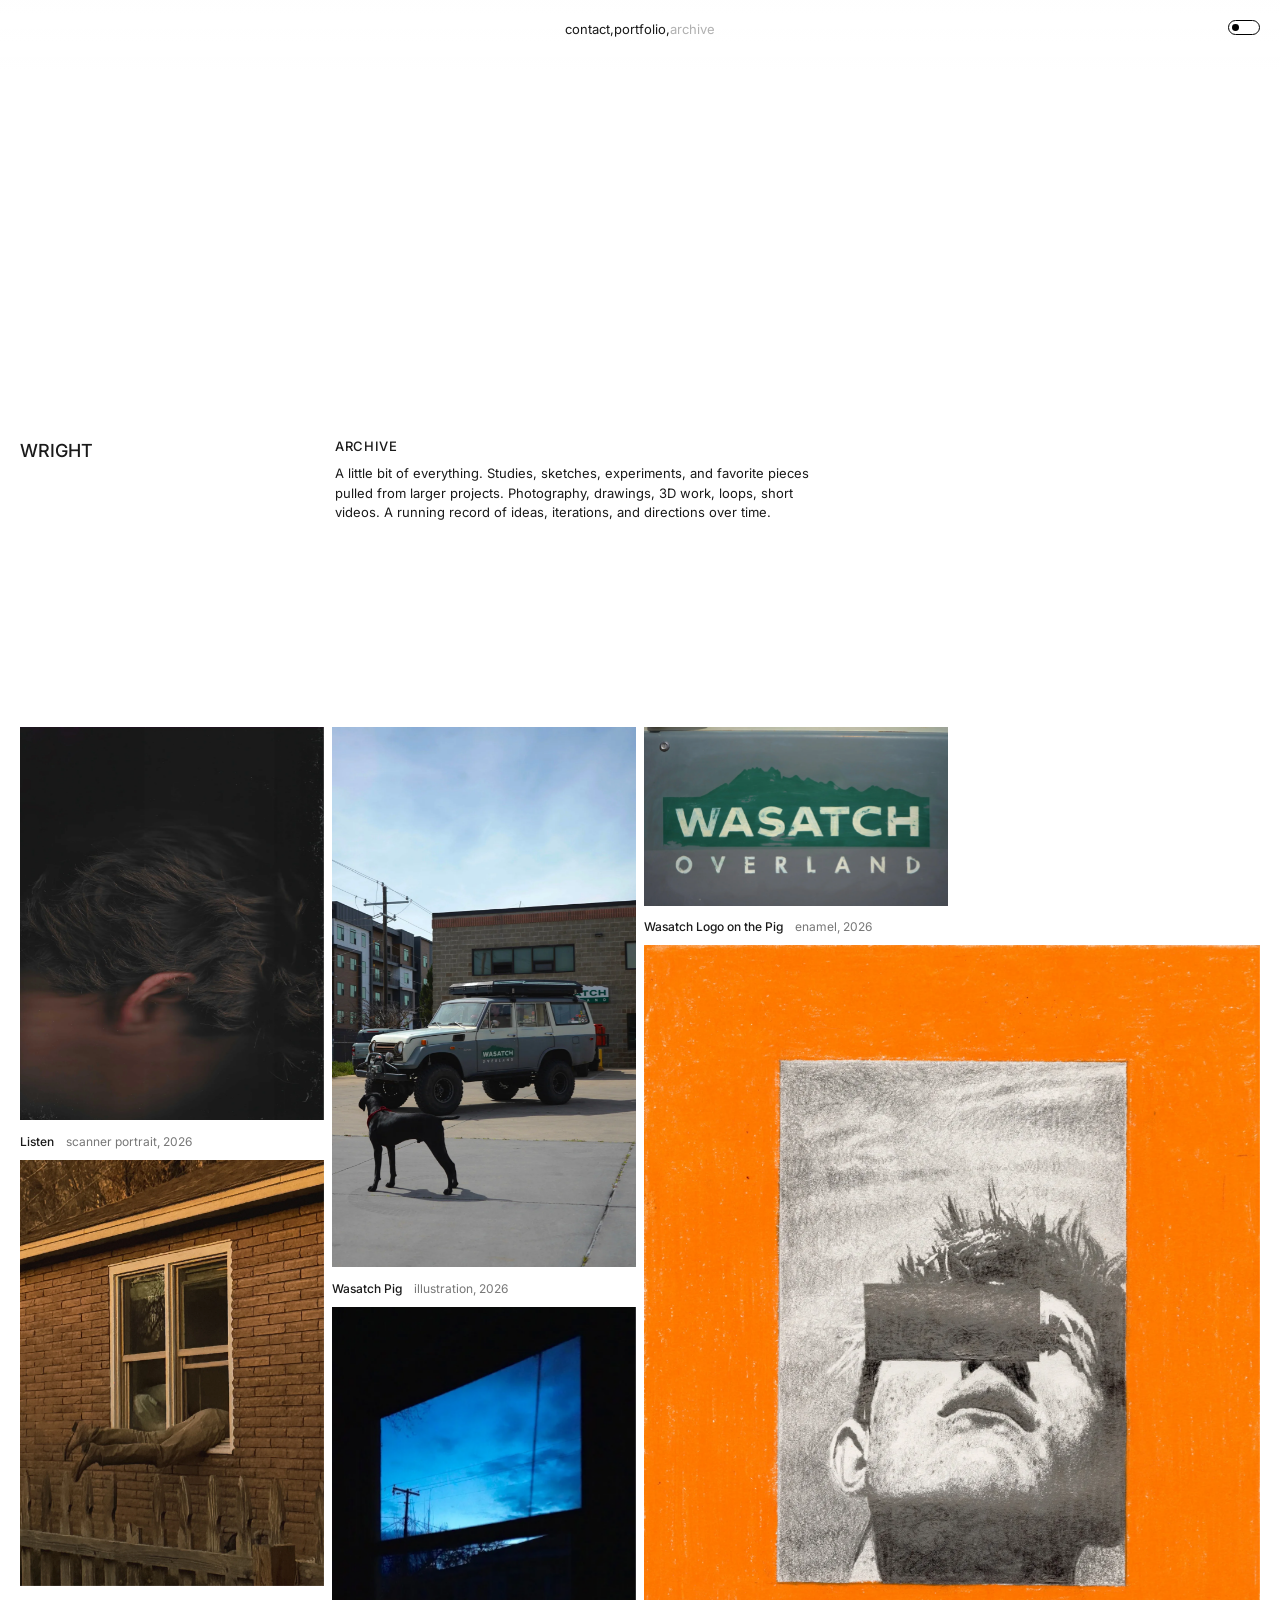
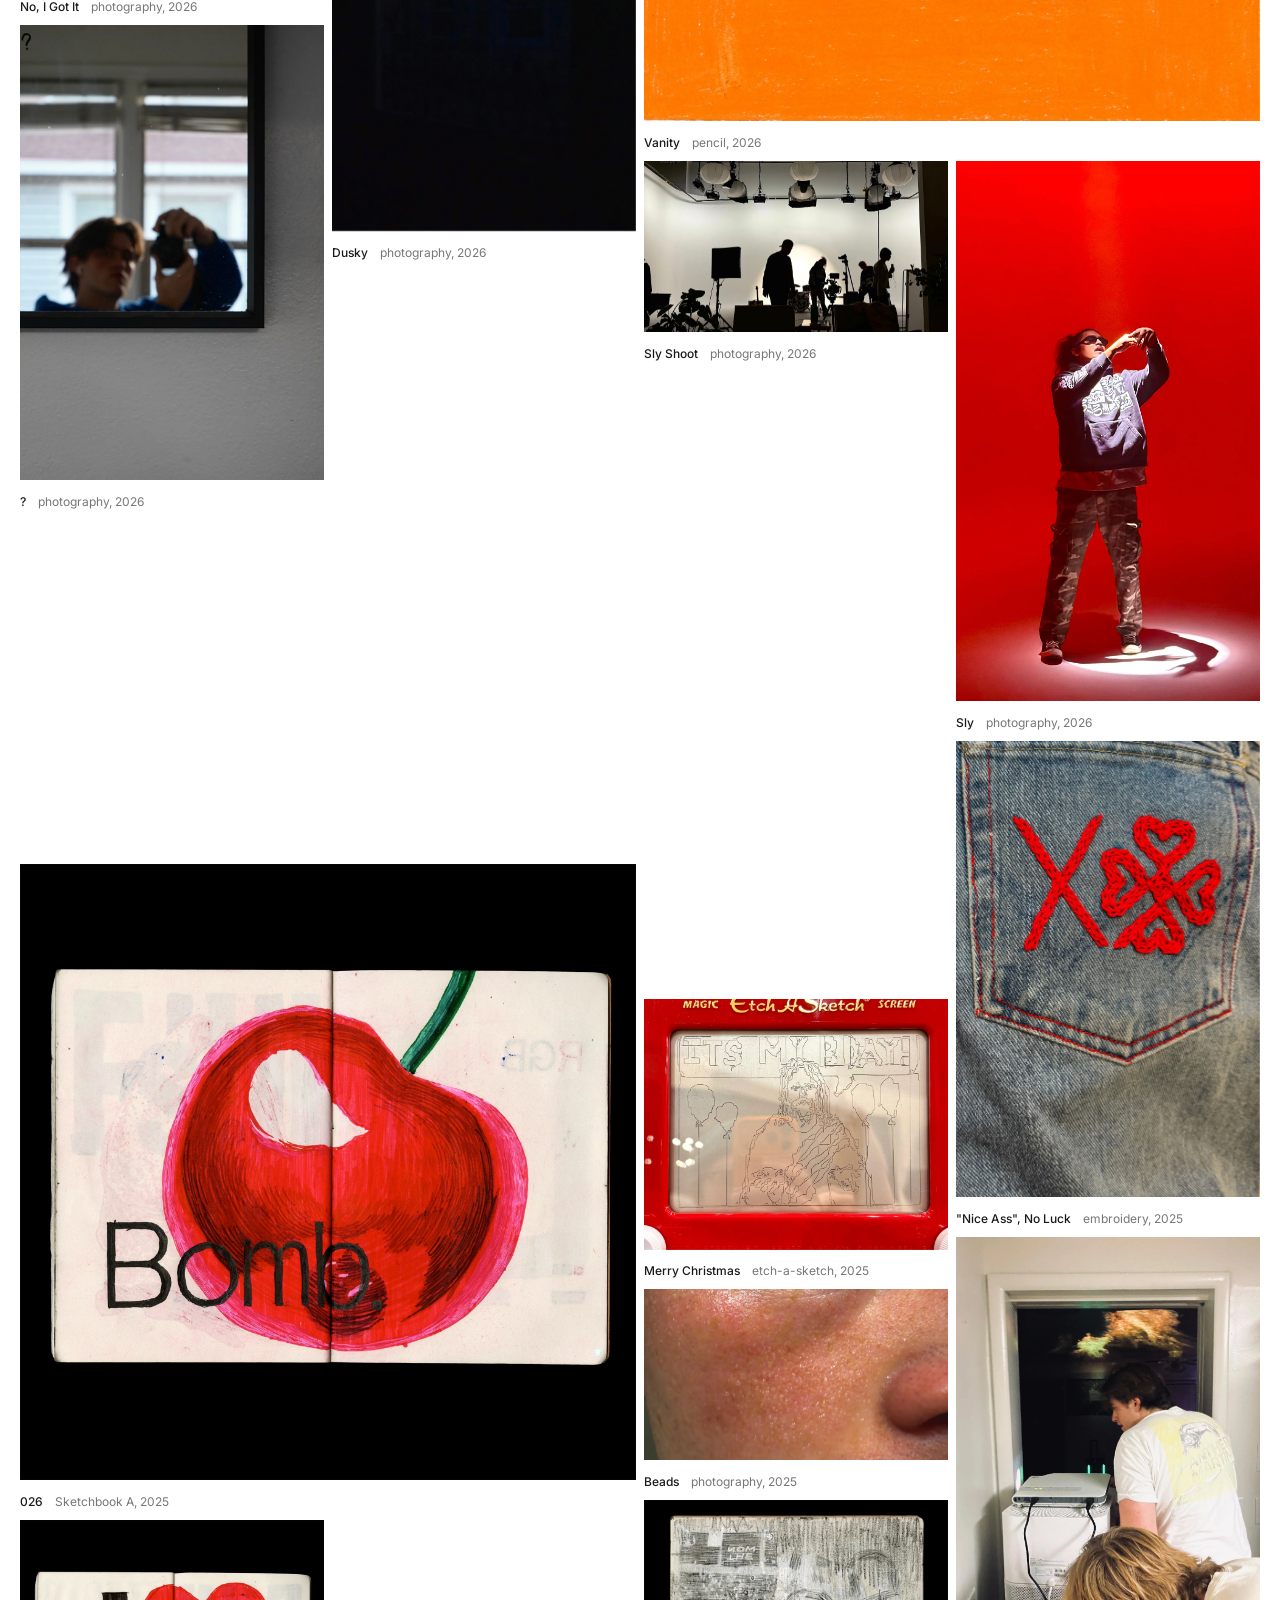
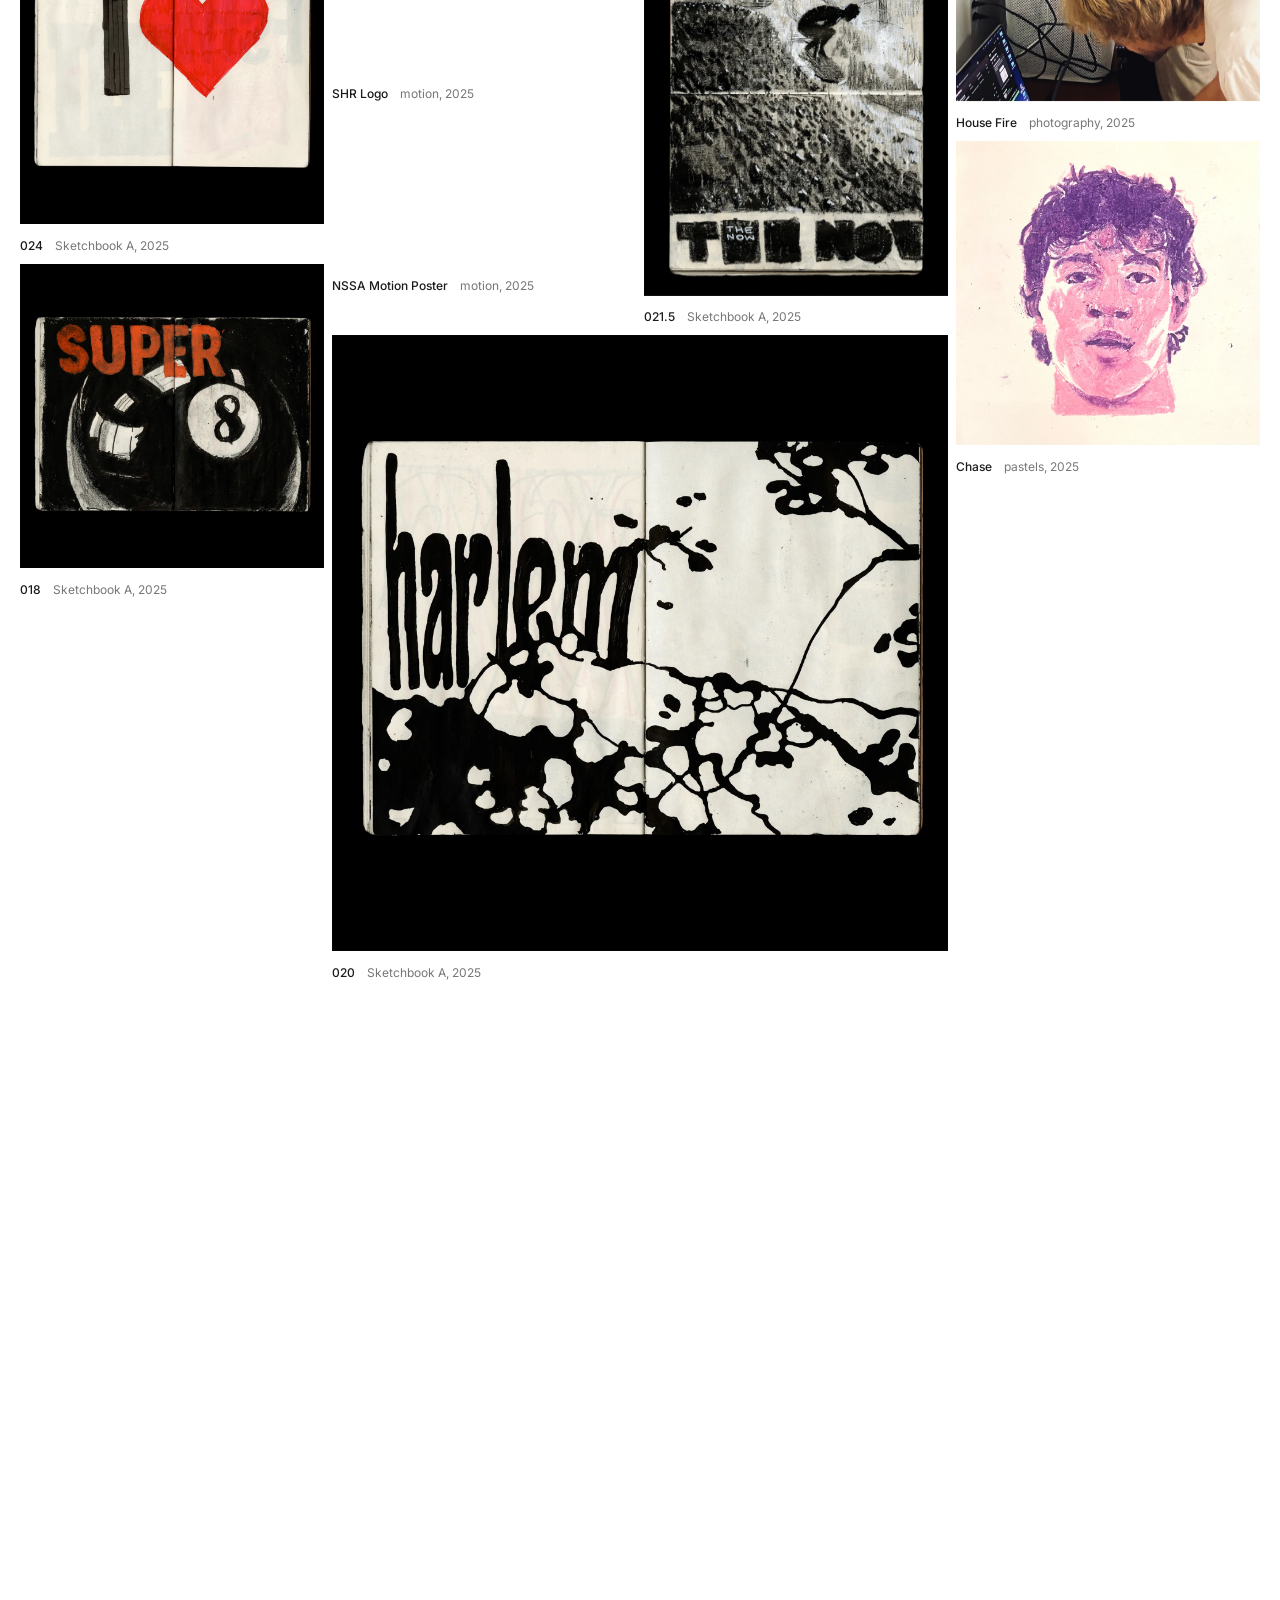
==== commit 1421b22f: "Add Listen scanner portrait to archive" ====
--- a/archive.html
+++ b/archive.html
@@ -44,6 +44,18 @@
         <div class="archive-grid-wrapper">
             <section class="archive-grid">
 
+                <!-- Apr 2026 -->
+                <div class="archive-item">
+                    <picture>
+                        <source srcset="Archive/Images/20260417_WRIGHT_P_Listen(ScannerPortrait).webp" type="image/webp">
+                        <img src="Archive/Images/20260417_WRIGHT_P_Listen(ScannerPortrait).jpg" alt="Listen" width="1546" height="2000">
+                    </picture>
+                    <div class="archive-item-info">
+                        <span class="project-name">Listen</span>
+                        <span class="project-category">scanner portrait, 2026</span>
+                    </div>
+                </div>
+
                 <!-- Mar 2026 -->
                 <div class="archive-item">
                     <picture>
--- a/style.css
+++ b/style.css
@@ -389,6 +389,17 @@
   text-align: left;
 }
 
+.resume-link,
+.contact-link {
+  color: inherit;
+  text-decoration: none;
+  transition: opacity var(--transition-fast);
+}
+
+.resume-link:hover {
+  opacity: 0.5;
+}
+
 .contact-footer-left {
   grid-column: 1;
   grid-row: 2;
@@ -877,6 +888,15 @@
 
 .lightbox.open {
   display: flex;
+}
+
+/* Subtle pulse while the full-res image is fetching */
+.lightbox.loading .lightbox-content img {
+  opacity: 0.3;
+  transition: opacity 0.15s ease;
+}
+.lightbox-content img {
+  transition: opacity 0.2s ease;
 }
 
 .lightbox-content {
